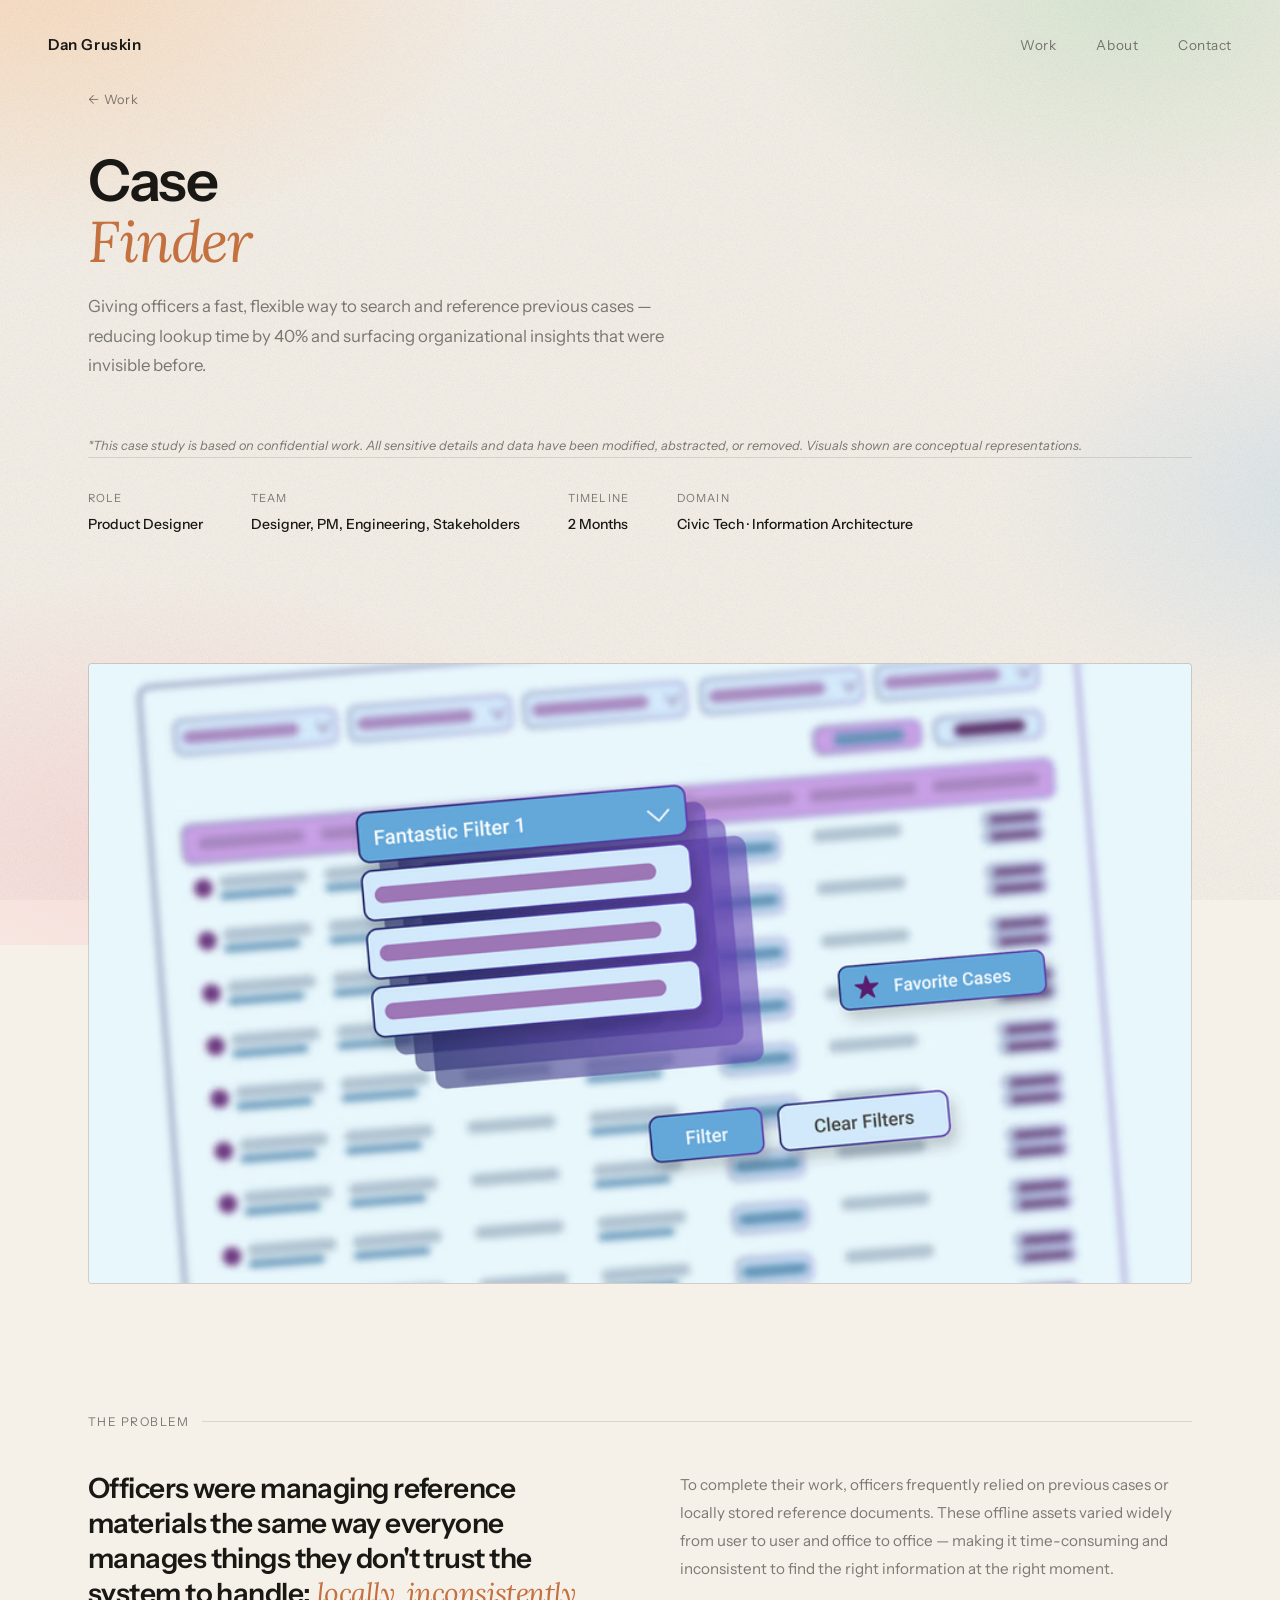
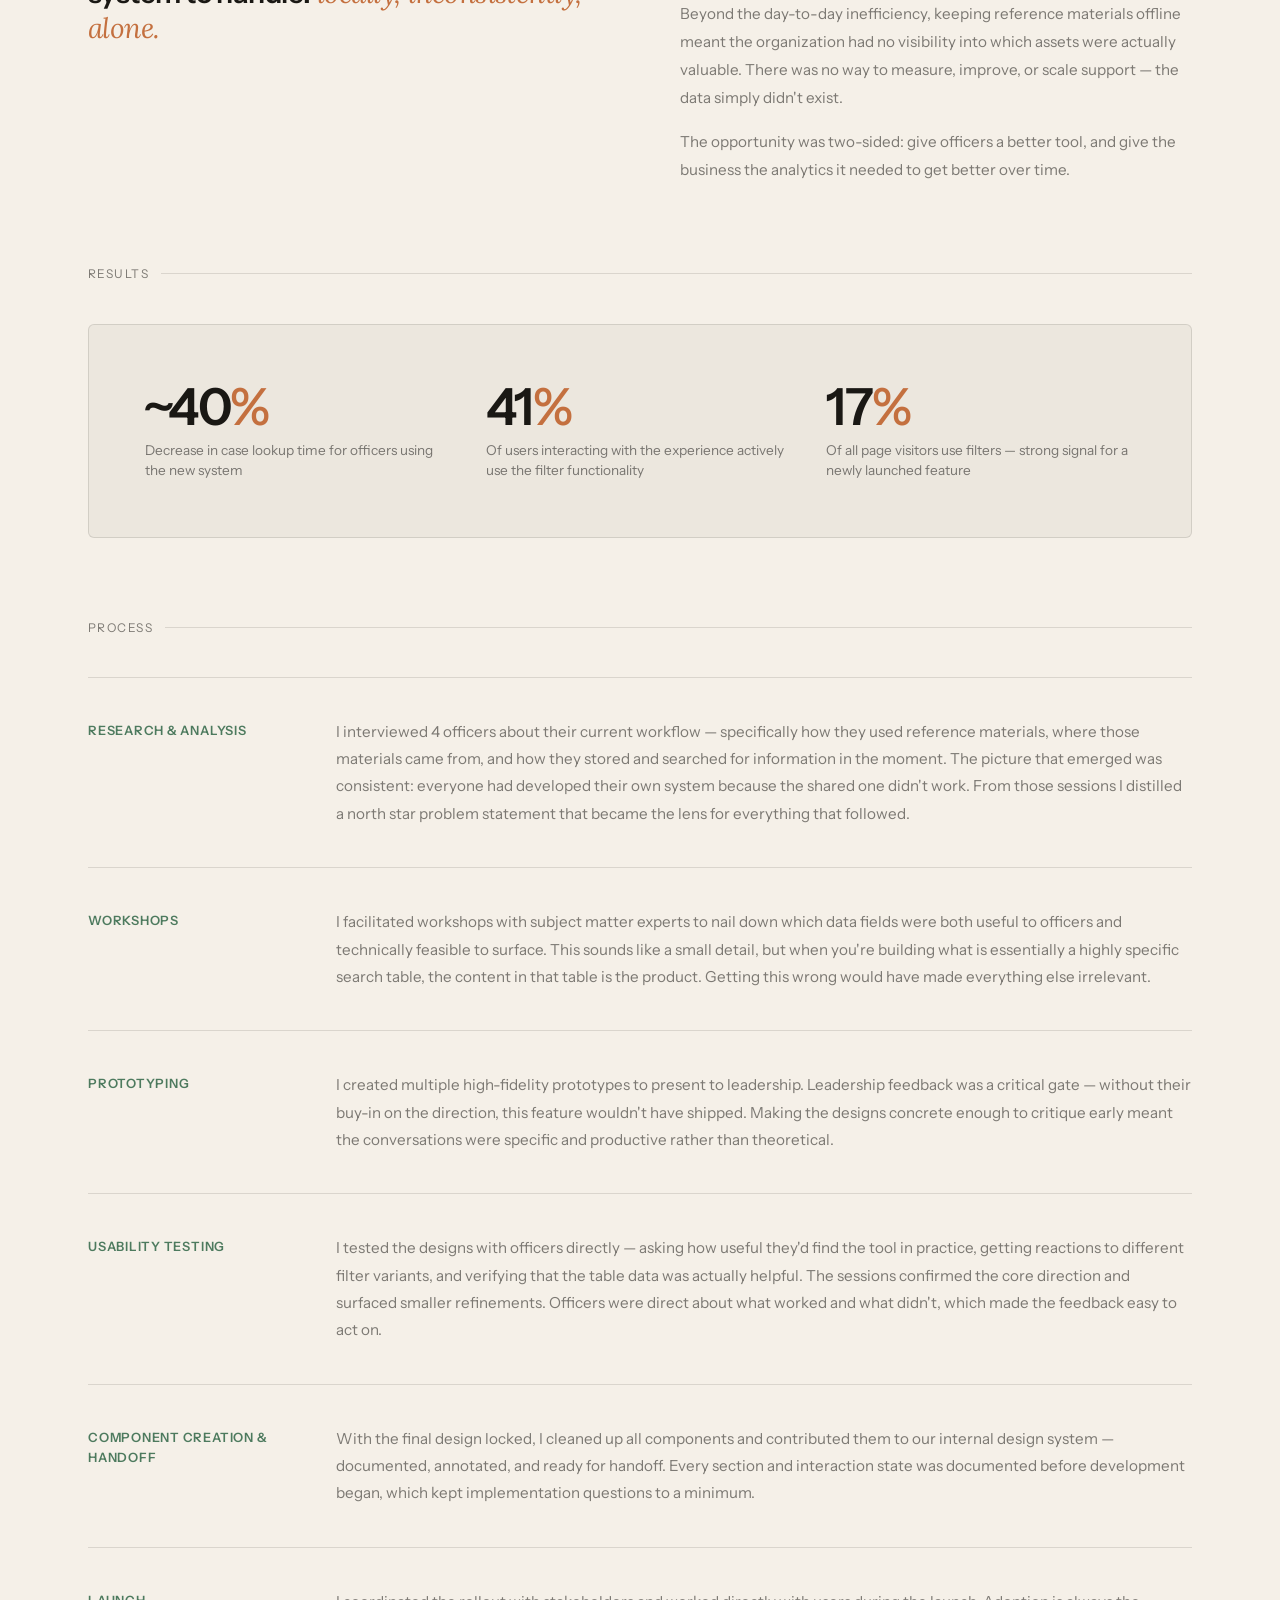
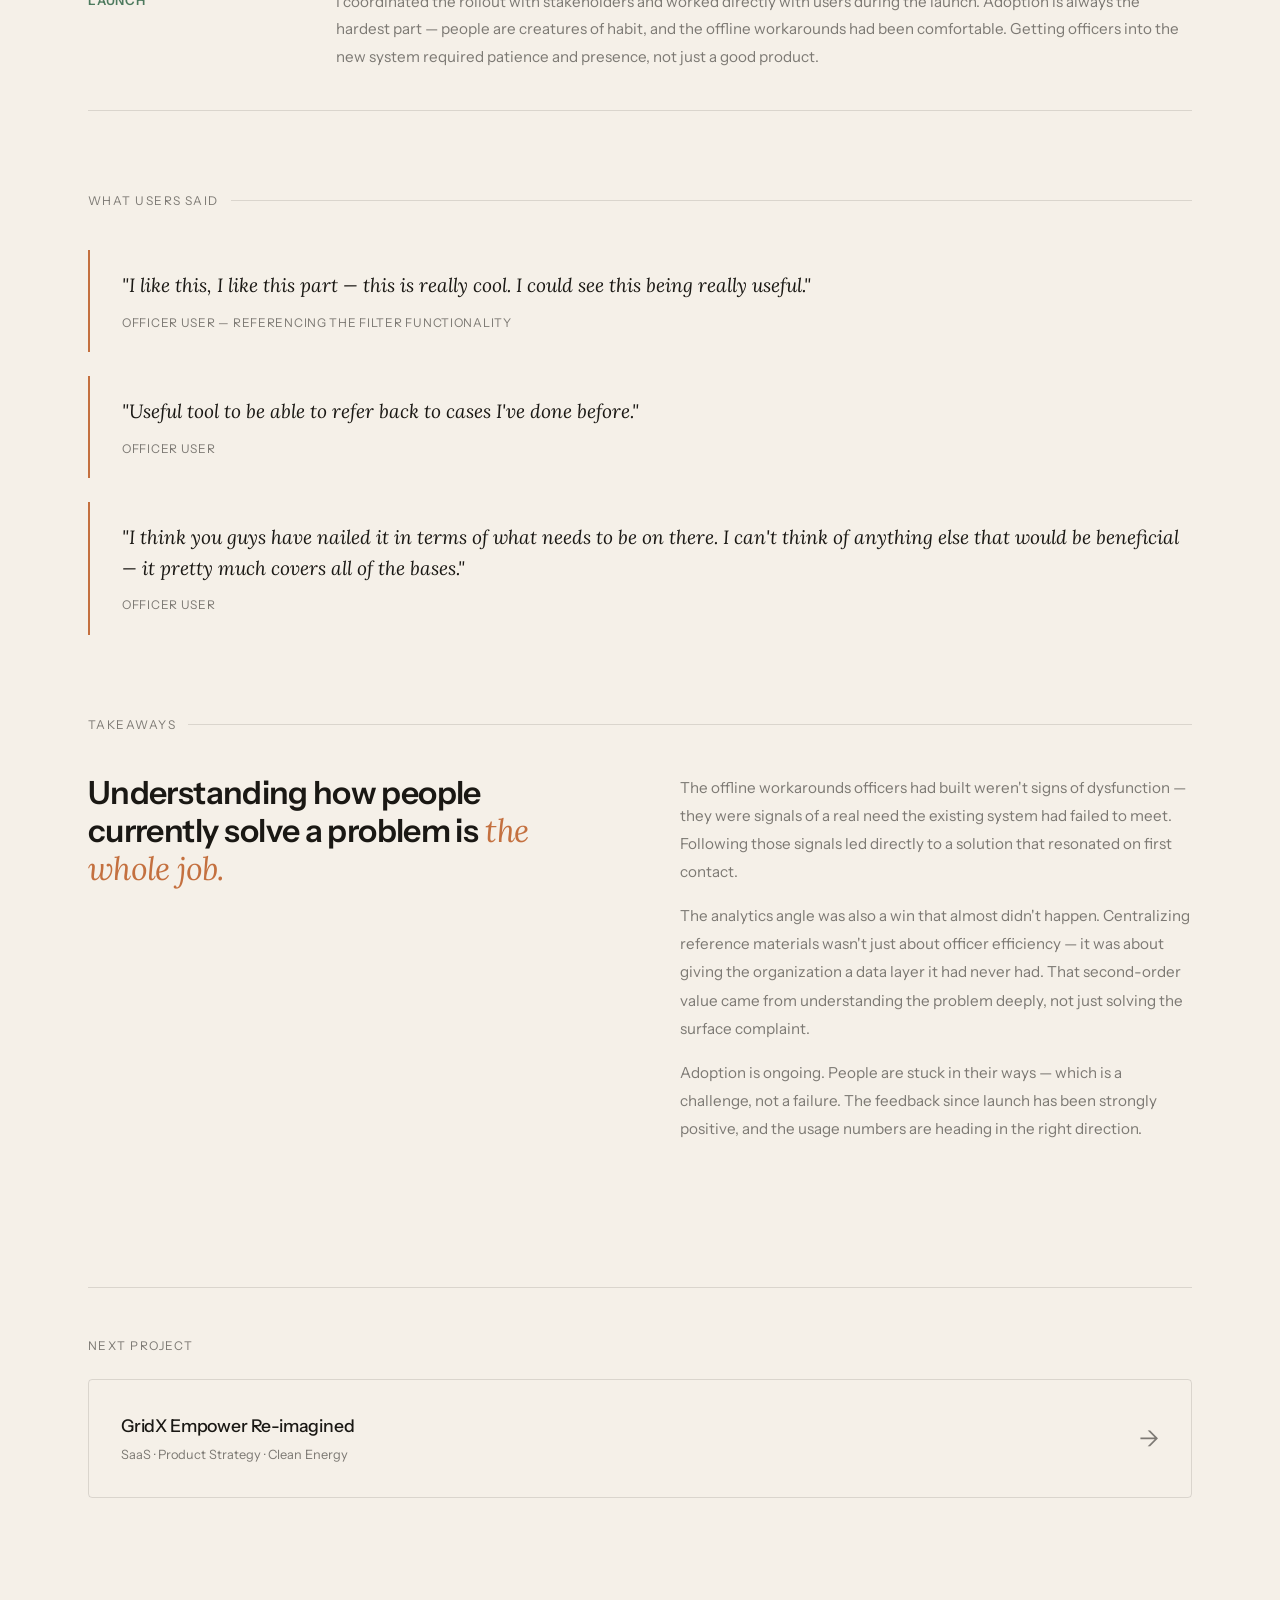
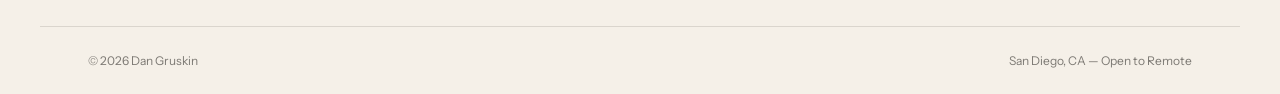
==== case-finder.html @ 85af76eb "Add all 5 remaining case study pages - case-finder.html — Civic Tech search & filter, 40% lookup tim" ====
<!DOCTYPE html>
<html lang="en">
<head>
  <meta charset="UTF-8" />
  <meta name="viewport" content="width=device-width, initial-scale=1.0" />
  <title>Case Finder — Dan Gruskin</title>
  <link rel="preconnect" href="https://fonts.googleapis.com" />
  <link rel="preconnect" href="https://fonts.gstatic.com" crossorigin />
  <link href="https://fonts.googleapis.com/css2?family=Instrument+Sans:wght@400;500;600;700&family=Lora:ital,wght@0,400;0,600;1,400;1,600&display=swap" rel="stylesheet" />
  <link rel="stylesheet" href="case-study.css" />
  <style>
    .cs-confidential {
      font-size: 0.8rem;
      font-style: italic;
      color: var(--muted);
      margin-top: 1rem;
      line-height: 1.6;
    }
  </style>
</head>
<body>

  <div class="bg-gradient"></div>

  <!-- HERO -->
  <section class="cs-hero">
    <a href="index.html#work" class="cs-back">← Work</a>
    <h1 class="cs-title">Case<br><em>Finder</em></h1>
    <p class="cs-summary">Giving officers a fast, flexible way to search and reference previous cases — reducing lookup time by 40% and surfacing organizational insights that were invisible before.</p>
    <p class="cs-confidential">*This case study is based on confidential work. All sensitive details and data have been modified, abstracted, or removed. Visuals shown are conceptual representations.</p>
    <div class="cs-meta-bar">
      <div class="cs-meta-item">
        <span class="cs-meta-label">Role</span>
        <span class="cs-meta-value">Product Designer</span>
      </div>
      <div class="cs-meta-item">
        <span class="cs-meta-label">Team</span>
        <span class="cs-meta-value">Designer, PM, Engineering, Stakeholders</span>
      </div>
      <div class="cs-meta-item">
        <span class="cs-meta-label">Timeline</span>
        <span class="cs-meta-value">2 Months</span>
      </div>
      <div class="cs-meta-item">
        <span class="cs-meta-label">Domain</span>
        <span class="cs-meta-value">Civic Tech · Information Architecture</span>
      </div>
    </div>
  </section>

  <!-- HERO IMAGE -->
  <div class="cs-image-wrap">
    <div class="cs-image">
      <img src="img/thumbnails/case-finder.avif" alt="Case Finder interface" />
    </div>
  </div>

  <!-- PROBLEM -->
  <section class="cs-section">
    <div class="cs-section-label">The Problem</div>
    <div class="cs-problem">
      <div class="cs-problem-statement">
        Officers were managing reference materials the same way everyone manages things they don't trust the system to handle:<em> locally, inconsistently, alone.</em>
      </div>
      <div class="cs-problem-body">
        <p>To complete their work, officers frequently relied on previous cases or locally stored reference documents. These offline assets varied widely from user to user and office to office — making it time-consuming and inconsistent to find the right information at the right moment.</p>
        <p>Beyond the day-to-day inefficiency, keeping reference materials offline meant the organization had no visibility into which assets were actually valuable. There was no way to measure, improve, or scale support — the data simply didn't exist.</p>
        <p>The opportunity was two-sided: give officers a better tool, and give the business the analytics it needed to get better over time.</p>
      </div>
    </div>
  </section>

  <!-- RESULTS -->
  <section class="cs-section">
    <div class="cs-section-label">Results</div>
    <div class="cs-results">
      <div class="cs-stat">
        <div class="cs-stat-number">~40<span>%</span></div>
        <div class="cs-stat-label">Decrease in case lookup time for officers using the new system</div>
      </div>
      <div class="cs-stat">
        <div class="cs-stat-number">41<span>%</span></div>
        <div class="cs-stat-label">Of users interacting with the experience actively use the filter functionality</div>
      </div>
      <div class="cs-stat">
        <div class="cs-stat-number">17<span>%</span></div>
        <div class="cs-stat-label">Of all page visitors use filters — strong signal for a newly launched feature</div>
      </div>
    </div>
  </section>

  <!-- PROCESS -->
  <section class="cs-section">
    <div class="cs-section-label">Process</div>
    <div class="cs-process-stack">
      <div class="cs-process-phase">
        <div class="cs-phase-label">Research &amp; Analysis</div>
        <div class="cs-phase-body">
          I interviewed 4 officers about their current workflow — specifically how they used reference materials, where those materials came from, and how they stored and searched for information in the moment. The picture that emerged was consistent: everyone had developed their own system because the shared one didn't work. From those sessions I distilled a north star problem statement that became the lens for everything that followed.
        </div>
      </div>
      <div class="cs-process-phase">
        <div class="cs-phase-label">Workshops</div>
        <div class="cs-phase-body">
          I facilitated workshops with subject matter experts to nail down which data fields were both useful to officers and technically feasible to surface. This sounds like a small detail, but when you're building what is essentially a highly specific search table, the content in that table is the product. Getting this wrong would have made everything else irrelevant.
        </div>
      </div>
      <div class="cs-process-phase">
        <div class="cs-phase-label">Prototyping</div>
        <div class="cs-phase-body">
          I created multiple high-fidelity prototypes to present to leadership. Leadership feedback was a critical gate — without their buy-in on the direction, this feature wouldn't have shipped. Making the designs concrete enough to critique early meant the conversations were specific and productive rather than theoretical.
        </div>
      </div>
      <div class="cs-process-phase">
        <div class="cs-phase-label">Usability Testing</div>
        <div class="cs-phase-body">
          I tested the designs with officers directly — asking how useful they'd find the tool in practice, getting reactions to different filter variants, and verifying that the table data was actually helpful. The sessions confirmed the core direction and surfaced smaller refinements. Officers were direct about what worked and what didn't, which made the feedback easy to act on.
        </div>
      </div>
      <div class="cs-process-phase">
        <div class="cs-phase-label">Component Creation &amp; Handoff</div>
        <div class="cs-phase-body">
          With the final design locked, I cleaned up all components and contributed them to our internal design system — documented, annotated, and ready for handoff. Every section and interaction state was documented before development began, which kept implementation questions to a minimum.
        </div>
      </div>
      <div class="cs-process-phase">
        <div class="cs-phase-label">Launch</div>
        <div class="cs-phase-body">
          I coordinated the rollout with stakeholders and worked directly with users during the launch. Adoption is always the hardest part — people are creatures of habit, and the offline workarounds had been comfortable. Getting officers into the new system required patience and presence, not just a good product.
        </div>
      </div>
    </div>
  </section>

  <!-- USER QUOTES -->
  <section class="cs-section">
    <div class="cs-section-label">What Users Said</div>
    <div class="cs-quotes">
      <div class="cs-quote">
        <div class="cs-quote-text">"I like this, I like this part — this is really cool. I could see this being really useful."</div>
        <div class="cs-quote-attr">Officer User — referencing the filter functionality</div>
      </div>
      <div class="cs-quote">
        <div class="cs-quote-text">"Useful tool to be able to refer back to cases I've done before."</div>
        <div class="cs-quote-attr">Officer User</div>
      </div>
      <div class="cs-quote">
        <div class="cs-quote-text">"I think you guys have nailed it in terms of what needs to be on there. I can't think of anything else that would be beneficial — it pretty much covers all of the bases."</div>
        <div class="cs-quote-attr">Officer User</div>
      </div>
    </div>
  </section>

  <!-- CONCLUSION -->
  <section class="cs-section">
    <div class="cs-section-label">Takeaways</div>
    <div class="cs-conclusion">
      <div class="cs-conclusion-heading">
        Understanding how people currently solve a problem is<em> the whole job.</em>
      </div>
      <div class="cs-conclusion-body">
        <p>The offline workarounds officers had built weren't signs of dysfunction — they were signals of a real need the existing system had failed to meet. Following those signals led directly to a solution that resonated on first contact.</p>
        <p>The analytics angle was also a win that almost didn't happen. Centralizing reference materials wasn't just about officer efficiency — it was about giving the organization a data layer it had never had. That second-order value came from understanding the problem deeply, not just solving the surface complaint.</p>
        <p>Adoption is ongoing. People are stuck in their ways — which is a challenge, not a failure. The feedback since launch has been strongly positive, and the usage numbers are heading in the right direction.</p>
      </div>
    </div>
  </section>

  <!-- NEXT PROJECT -->
  <div class="cs-next">
    <div class="cs-next-inner">
      <div class="cs-next-label">Next Project</div>
      <a href="empower.html" class="cs-next-card">
        <div>
          <div class="cs-next-card-title">GridX Empower Re-imagined</div>
          <div class="cs-next-card-sub">SaaS · Product Strategy · Clean Energy</div>
        </div>
        <div class="cs-next-arrow">→</div>
      </a>
    </div>
  </div>

  <script src="case-study.js"></script>
</body>
</html>
---- case-study.css ----
/* ============================================================
   CASE STUDY SHARED STYLESHEET
   Shared by all case study pages. Edit once, updates everywhere.
   ============================================================ */

:root {
  --bg: #f5f0e8;
  --fg: #1a1814;
  --muted: rgba(26,24,20,0.55);
  --faint: rgba(26,24,20,0.04);
  --accent: #c4703f;
  --accent2: #4d7a5e;
  --border: rgba(26,24,20,0.12);
}

*, *::before, *::after { box-sizing: border-box; margin: 0; padding: 0; }
html { scroll-behavior: smooth; }

body {
  background: var(--bg);
  color: var(--fg);
  font-family: 'Instrument Sans', sans-serif;
  font-weight: 400;
  line-height: 1.6;
  overflow-x: hidden;
}

/* GRAIN OVERLAY */
body::before {
  content: '';
  position: fixed;
  inset: 0;
  z-index: 1;
  pointer-events: none;
  opacity: 0.18;
  background-image: url("data:image/svg+xml,%3Csvg viewBox='0 0 256 256' xmlns='http://www.w3.org/2000/svg'%3E%3Cfilter id='noise'%3E%3CfeTurbulence type='fractalNoise' baseFrequency='0.9' numOctaves='4' stitchTiles='stitch'/%3E%3C/filter%3E%3Crect width='100%25' height='100%25' filter='url(%23noise)' opacity='1'/%3E%3C/svg%3E");
  background-size: 180px 180px;
  mix-blend-mode: multiply;
}

/* GRADIENT BG */
.bg-gradient {
  position: fixed;
  inset: 0;
  z-index: 0;
  pointer-events: none;
  background:
    radial-gradient(ellipse 65% 55% at 5% 0%,   rgba(255, 195, 140, 0.45) 0%, transparent 55%),
    radial-gradient(ellipse 55% 45% at 85% 5%,  rgba(180, 220, 185, 0.4) 0%, transparent 50%),
    radial-gradient(ellipse 50% 45% at 100% 55%, rgba(160, 205, 240, 0.3) 0%, transparent 50%),
    radial-gradient(ellipse 60% 50% at 15% 90%, rgba(255, 175, 185, 0.3) 0%, transparent 55%),
    radial-gradient(ellipse 55% 45% at 60% 100%,rgba(200, 180, 240, 0.25) 0%, transparent 50%),
    #f5f0e8;
}

nav, section, footer, .cs-next, .cs-hero, .cs-image-wrap {
  position: relative;
  z-index: 2;
}

/* ============================================================
   NAV
   ============================================================ */
nav {
  display: flex;
  justify-content: space-between;
  align-items: center;
  padding: 2rem 3rem;
}
.nav-logo {
  font-weight: 600;
  font-size: 0.95rem;
  letter-spacing: 0.04em;
  color: var(--fg);
  text-decoration: none;
}
.nav-links {
  display: flex;
  gap: 2.5rem;
  list-style: none;
}
.nav-links a {
  color: var(--muted);
  text-decoration: none;
  font-size: 0.85rem;
  letter-spacing: 0.04em;
  transition: color 0.2s;
}
.nav-links a:hover { color: var(--fg); }

/* ============================================================
   FOOTER
   ============================================================ */
footer {
  padding: 1.5rem 3rem;
  border-top: 1px solid var(--border);
  display: flex;
  justify-content: space-between;
  align-items: center;
  max-width: 1200px;
  margin: 0 auto;
}
footer p { font-size: 0.75rem; color: var(--muted); }

/* ============================================================
   ANIMATIONS
   ============================================================ */
@keyframes fadeUp {
  from { opacity: 0; transform: translateY(18px); }
  to   { opacity: 1; transform: translateY(0); }
}

/* ============================================================
   CASE STUDY HERO
   ============================================================ */
.cs-hero {
  min-height: 38vh;
  display: flex;
  flex-direction: column;
  justify-content: flex-end;
  padding: 0 3rem 5rem;
  max-width: 1200px;
  margin: 0 auto;
}

.cs-back {
  font-size: 0.8rem;
  letter-spacing: 0.06em;
  color: var(--muted);
  text-decoration: none;
  display: inline-flex;
  align-items: center;
  gap: 0.5rem;
  margin-bottom: 2.5rem;
  transition: color 0.2s;
  opacity: 0;
  animation: fadeUp 0.5s ease 0.1s forwards;
}
.cs-back:hover { color: var(--fg); }

.cs-title {
  font-family: 'Instrument Sans', sans-serif;
  font-size: clamp(2rem, 4.5vw, 4rem);
  font-weight: 600;
  line-height: 1.06;
  letter-spacing: -0.025em;
  margin-bottom: 1.25rem;
  opacity: 0;
  animation: fadeUp 0.6s ease 0.2s forwards;
}
.cs-title em {
  font-family: 'Lora', serif;
  font-style: italic;
  font-weight: 400;
  color: var(--accent);
}

.cs-summary {
  font-size: 1.05rem;
  line-height: 1.75;
  color: var(--muted);
  max-width: 600px;
  margin-bottom: 2.5rem;
  opacity: 0;
  animation: fadeUp 0.6s ease 0.3s forwards;
}

.cs-meta-bar {
  display: flex;
  gap: 3rem;
  padding-top: 2rem;
  border-top: 1px solid var(--border);
  opacity: 0;
  animation: fadeUp 0.6s ease 0.4s forwards;
}
.cs-meta-item { display: flex; flex-direction: column; gap: 0.3rem; }
.cs-meta-label {
  font-size: 0.7rem;
  letter-spacing: 0.1em;
  text-transform: uppercase;
  color: var(--muted);
}
.cs-meta-value {
  font-size: 0.875rem;
  font-weight: 500;
  color: var(--fg);
}

/* ============================================================
   HERO IMAGE
   ============================================================ */
.cs-image-wrap {
  max-width: 1200px;
  margin: 0 auto;
  padding: 0 3rem;
}

.cs-image {
  width: 100%;
  aspect-ratio: 16 / 9;
  border-radius: 4px;
  background: var(--faint);
  border: 1px solid var(--border);
  overflow: hidden;
  margin: 3rem 0;
}
.cs-image img {
  width: 100%;
  height: 100%;
  object-fit: cover;
  display: block;
}

/* ============================================================
   CONTENT SECTIONS
   ============================================================ */
.cs-section {
  padding: 5rem 3rem;
  max-width: 1200px;
  margin: 0 auto;
}
.cs-section + .cs-section {
  padding-top: 0;
}

.cs-section-label {
  font-size: 0.75rem;
  letter-spacing: 0.12em;
  text-transform: uppercase;
  color: var(--muted);
  margin-bottom: 2.5rem;
  display: flex;
  align-items: center;
  gap: 0.75rem;
}
.cs-section-label::after {
  content: '';
  flex: 1;
  height: 1px;
  background: var(--border);
}

/* PROBLEM */
.cs-problem {
  display: grid;
  grid-template-columns: 1fr 1fr;
  gap: 5rem;
  align-items: start;
}
.cs-problem-statement {
  font-size: clamp(1.3rem, 2.2vw, 1.75rem);
  font-weight: 600;
  line-height: 1.25;
  letter-spacing: -0.02em;
}
.cs-problem-statement em {
  font-family: 'Lora', serif;
  font-style: italic;
  font-weight: 400;
  color: var(--accent);
}
.cs-problem-body {
  font-size: 0.95rem;
  line-height: 1.85;
  color: var(--muted);
}
.cs-problem-body p + p { margin-top: 1rem; }

/* RESULTS */
.cs-results {
  background: var(--faint);
  border: 1px solid var(--border);
  border-radius: 6px;
  padding: 3.5rem;
  display: grid;
  grid-template-columns: repeat(3, 1fr);
  gap: 2rem;
}
.cs-stat-number {
  font-size: clamp(2.5rem, 4vw, 3.5rem);
  font-weight: 600;
  letter-spacing: -0.03em;
  color: var(--fg);
  line-height: 1;
  margin-bottom: 0.5rem;
}
.cs-stat-number span { color: var(--accent); }
.cs-stat-label {
  font-size: 0.85rem;
  color: var(--muted);
  line-height: 1.5;
}

/* PROCESS */
.cs-process-stack {
  display: flex;
  flex-direction: column;
  gap: 0;
}
.cs-process-phase {
  display: grid;
  grid-template-columns: 200px 1fr;
  gap: 3rem;
  padding: 2.5rem 0;
  border-bottom: 1px solid var(--border);
  align-items: start;
}
.cs-process-phase:first-child { border-top: 1px solid var(--border); }
.cs-phase-label {
  font-size: 0.8rem;
  font-weight: 600;
  letter-spacing: 0.06em;
  text-transform: uppercase;
  color: var(--accent2);
  padding-top: 0.2rem;
}
.cs-phase-body {
  font-size: 0.95rem;
  line-height: 1.8;
  color: var(--muted);
}
.cs-phase-body strong {
  color: var(--fg);
  font-weight: 500;
}

/* INLINE IMAGES within sections */
.cs-inline-image {
  width: 100%;
  border-radius: 4px;
  border: 1px solid var(--border);
  overflow: hidden;
  margin: 2rem 0;
}
.cs-inline-image img {
  width: 100%;
  display: block;
}

/* QUOTES */
.cs-quotes {
  display: flex;
  flex-direction: column;
  gap: 1.5rem;
}
.cs-quote {
  border-left: 2px solid var(--accent);
  padding: 1.25rem 0 1.25rem 2rem;
}
.cs-quote-text {
  font-family: 'Lora', serif;
  font-style: italic;
  font-size: clamp(1rem, 1.5vw, 1.2rem);
  line-height: 1.6;
  color: var(--fg);
  margin-bottom: 0.75rem;
}
.cs-quote-attr {
  font-size: 0.75rem;
  letter-spacing: 0.06em;
  text-transform: uppercase;
  color: var(--muted);
}

/* CONCLUSION */
.cs-conclusion {
  display: grid;
  grid-template-columns: 1fr 1fr;
  gap: 5rem;
  align-items: start;
}
.cs-conclusion-heading {
  font-size: clamp(1.5rem, 2.5vw, 2.2rem);
  font-weight: 600;
  line-height: 1.2;
  letter-spacing: -0.02em;
}
.cs-conclusion-heading em {
  font-family: 'Lora', serif;
  font-style: italic;
  font-weight: 400;
  color: var(--accent);
}
.cs-conclusion-body {
  font-size: 0.95rem;
  line-height: 1.85;
  color: var(--muted);
}
.cs-conclusion-body p + p { margin-top: 1rem; }

/* NEXT PROJECT */
.cs-next {
  padding: 4rem 3rem 8rem;
  max-width: 1200px;
  margin: 0 auto;
}
.cs-next-inner {
  border-top: 1px solid var(--border);
  padding-top: 3rem;
}
.cs-next-label {
  font-size: 0.75rem;
  letter-spacing: 0.12em;
  text-transform: uppercase;
  color: var(--muted);
  margin-bottom: 1.5rem;
}
.cs-next-card {
  display: flex;
  justify-content: space-between;
  align-items: center;
  text-decoration: none;
  color: var(--fg);
  padding: 2rem;
  border: 1px solid var(--border);
  border-radius: 4px;
  transition: border-color 0.2s, background 0.2s;
}
.cs-next-card:hover {
  border-color: rgba(26,24,20,0.25);
  background: var(--faint);
}
.cs-next-card-title {
  font-size: 1.1rem;
  font-weight: 500;
  letter-spacing: -0.01em;
}
.cs-next-card-sub {
  font-size: 0.8rem;
  color: var(--muted);
  margin-top: 0.25rem;
}
.cs-next-arrow {
  font-size: 1.5rem;
  color: var(--muted);
  transition: transform 0.2s, color 0.2s;
}
.cs-next-card:hover .cs-next-arrow {
  transform: translateX(4px);
  color: var(--fg);
}

/* ============================================================
   RESPONSIVE
   ============================================================ */
@media (max-width: 860px) {
  nav { padding: 1.5rem; }
  .cs-hero { padding: 0 1.5rem 4rem; }
  .cs-meta-bar { flex-wrap: wrap; gap: 1.5rem; }
  .cs-image-wrap { padding: 0 1.5rem; }
  .cs-section { padding: 4rem 1.5rem; }
  .cs-problem { grid-template-columns: 1fr; gap: 2rem; }
  .cs-results { grid-template-columns: 1fr; padding: 2rem; gap: 1.5rem; }
  .cs-process-phase { grid-template-columns: 1fr; gap: 0.75rem; }
  .cs-conclusion { grid-template-columns: 1fr; gap: 2rem; }
  .cs-next { padding: 3rem 1.5rem 6rem; }
  footer { padding: 1.5rem; flex-direction: column; gap: 0.5rem; text-align: center; }
}
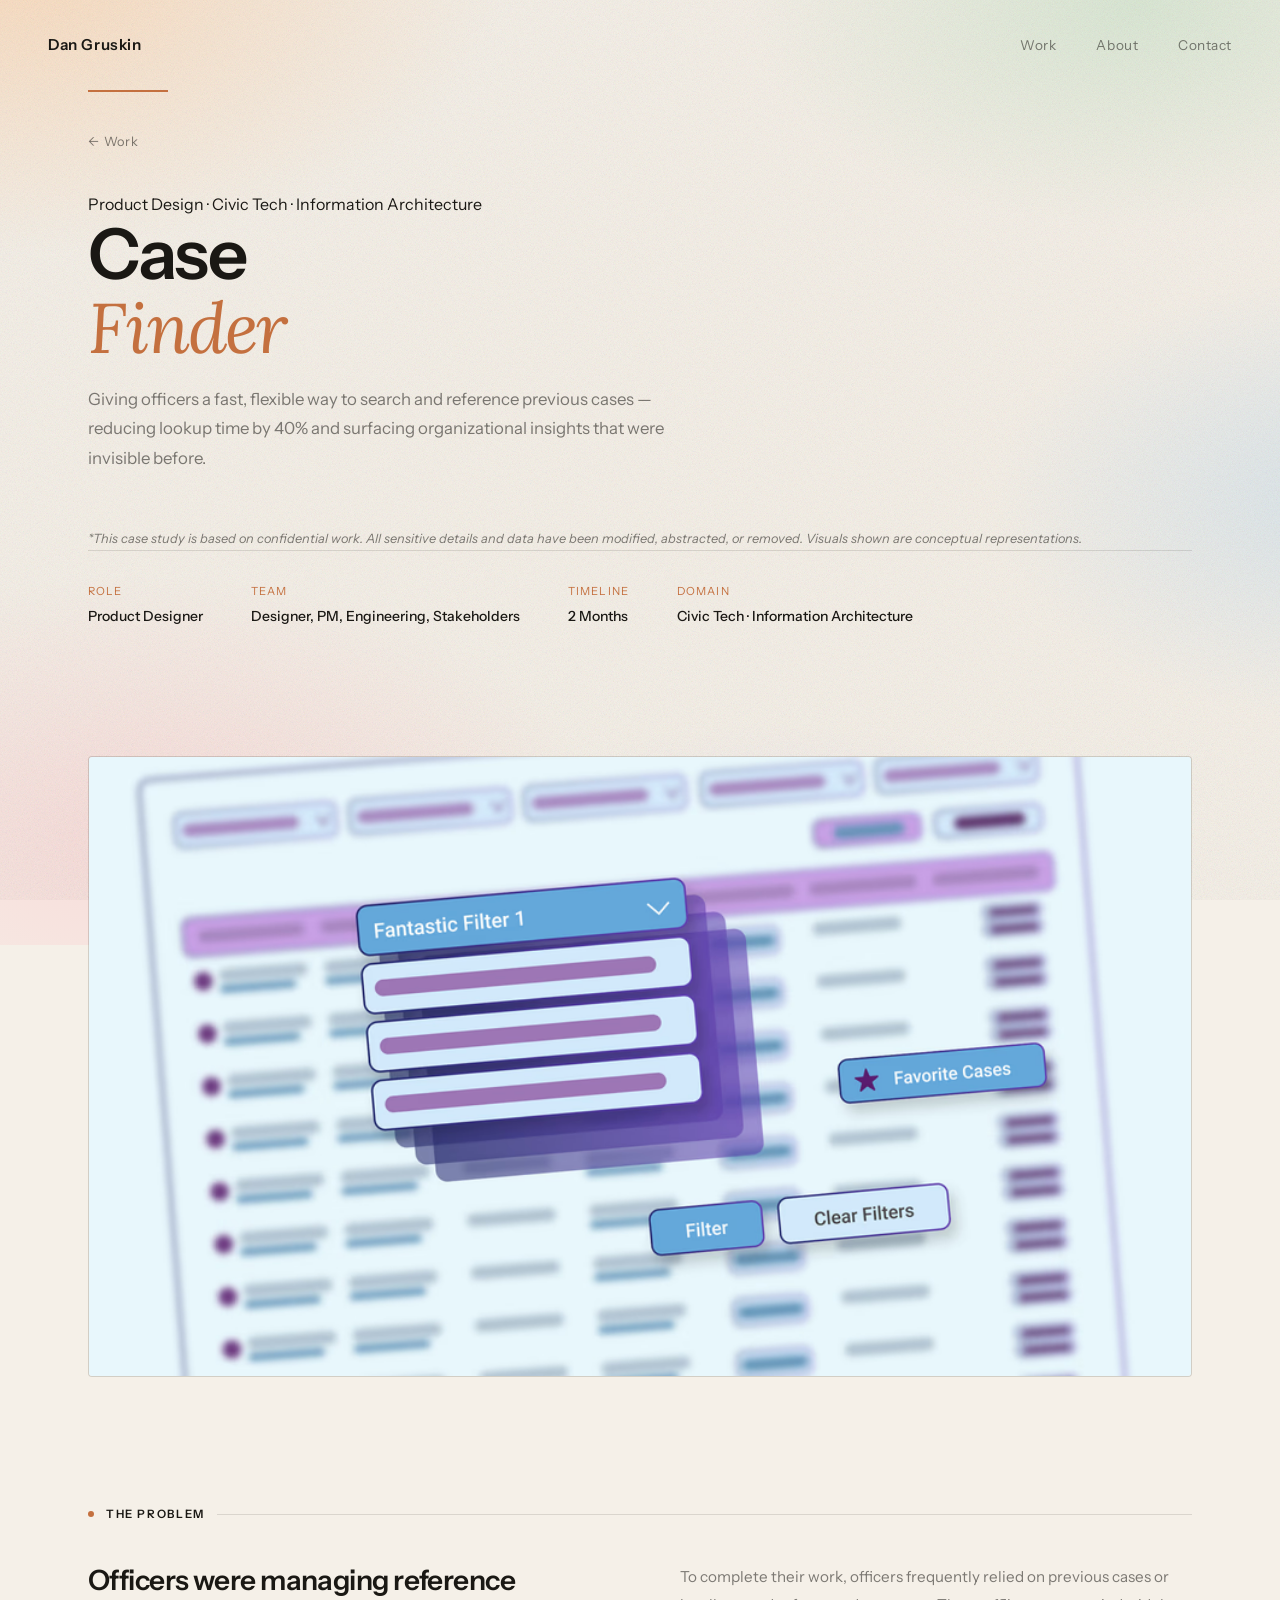
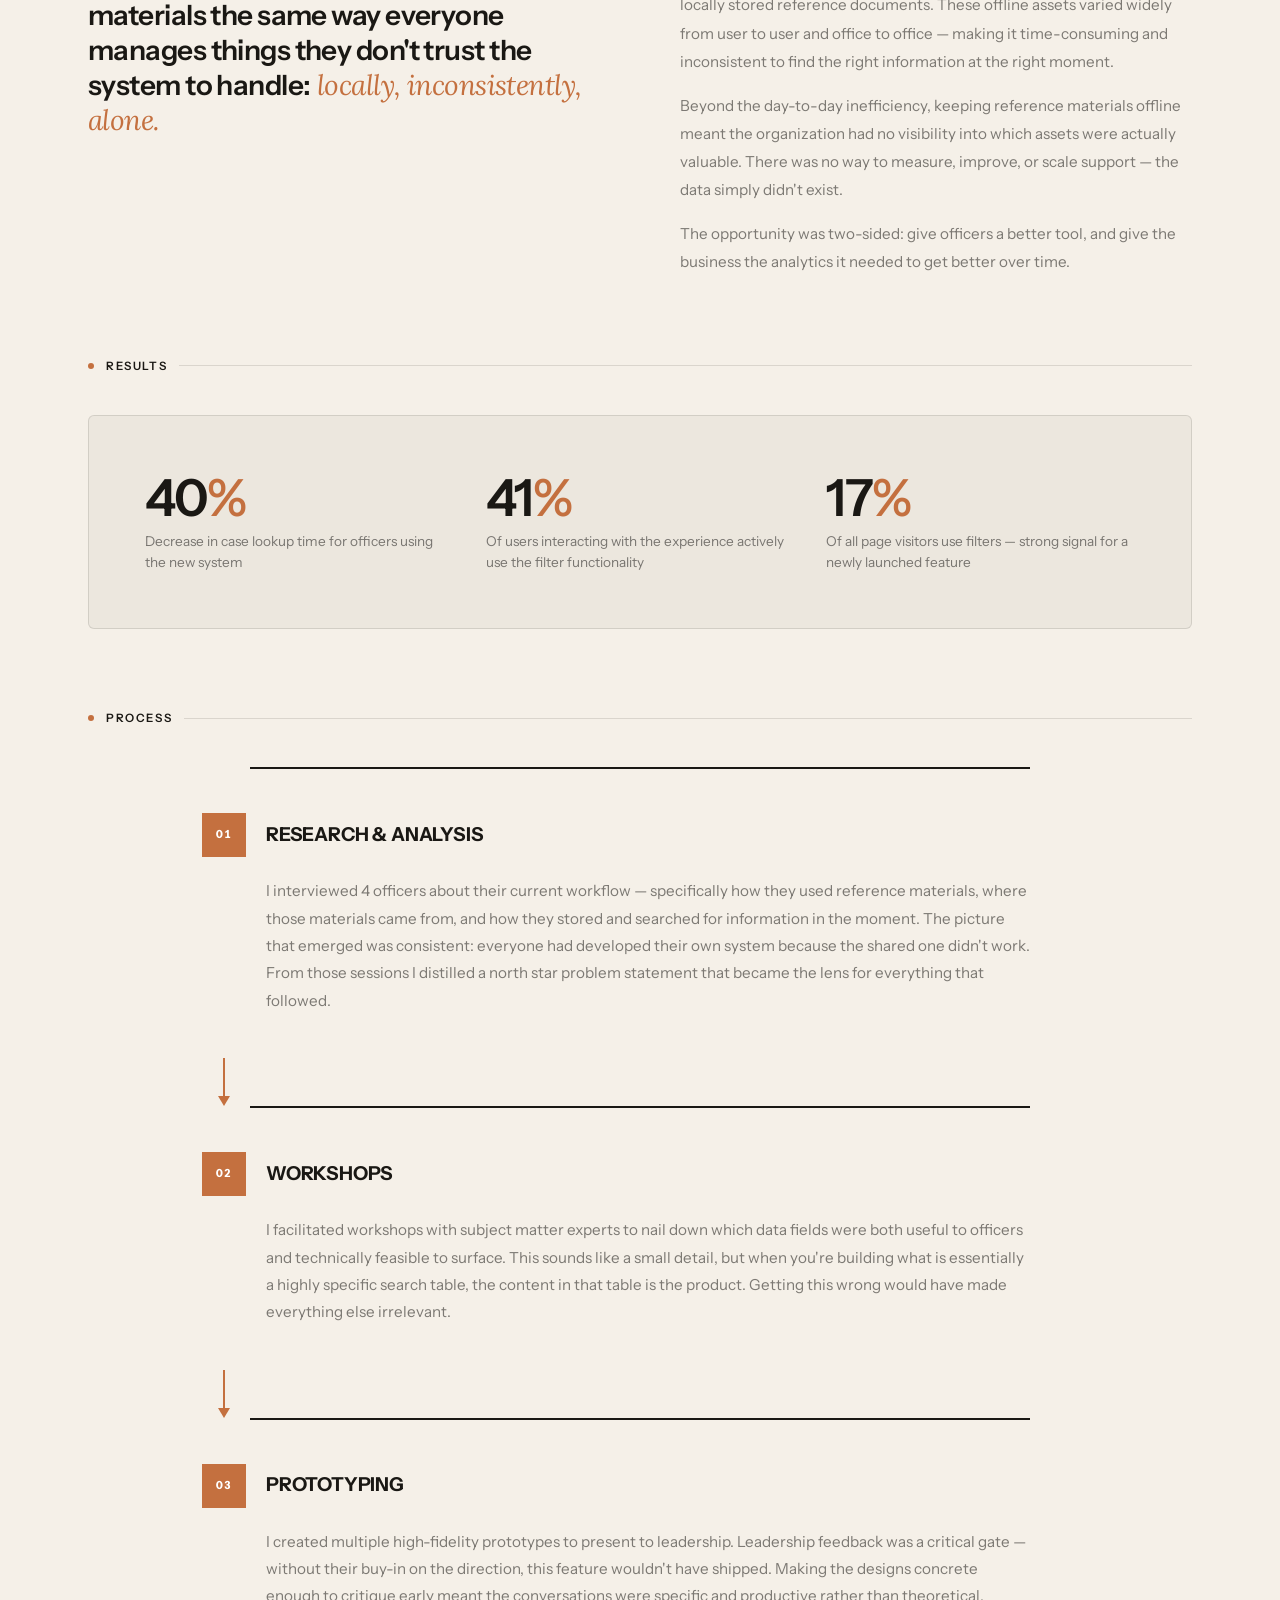
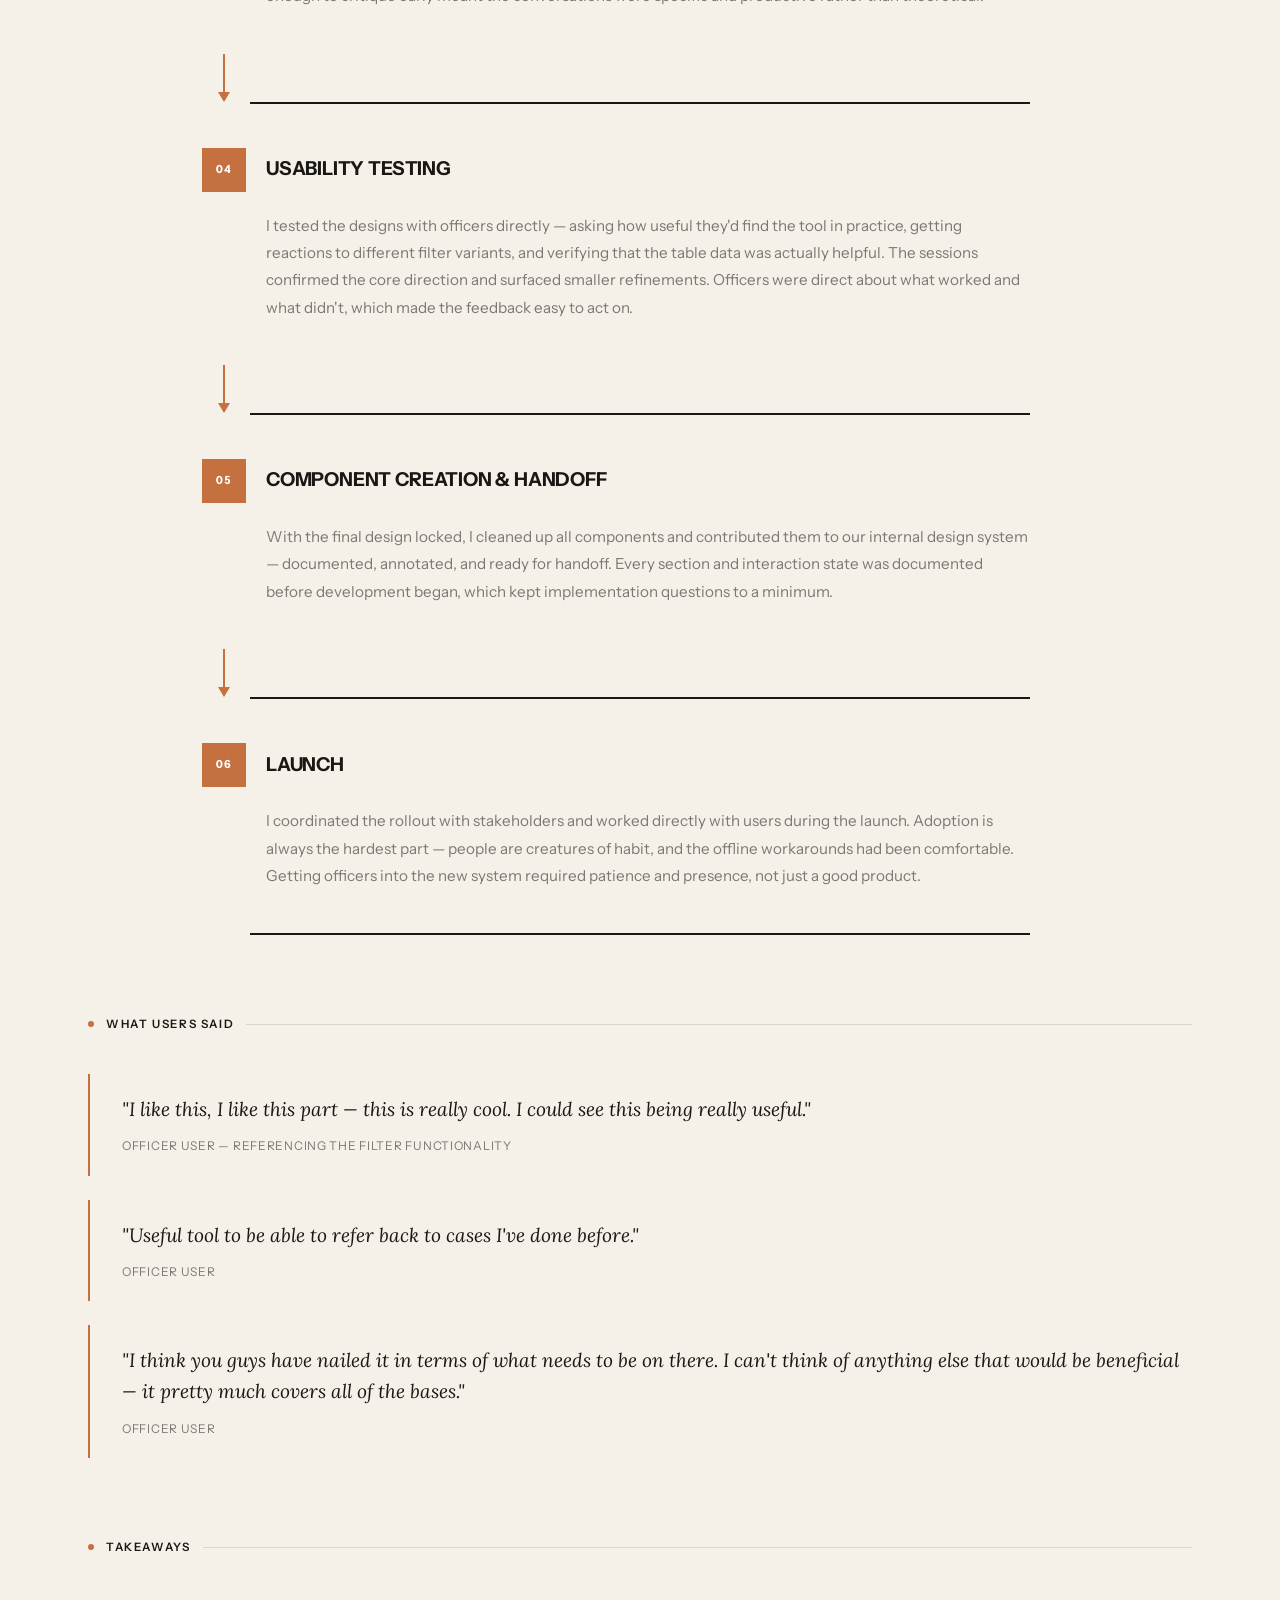
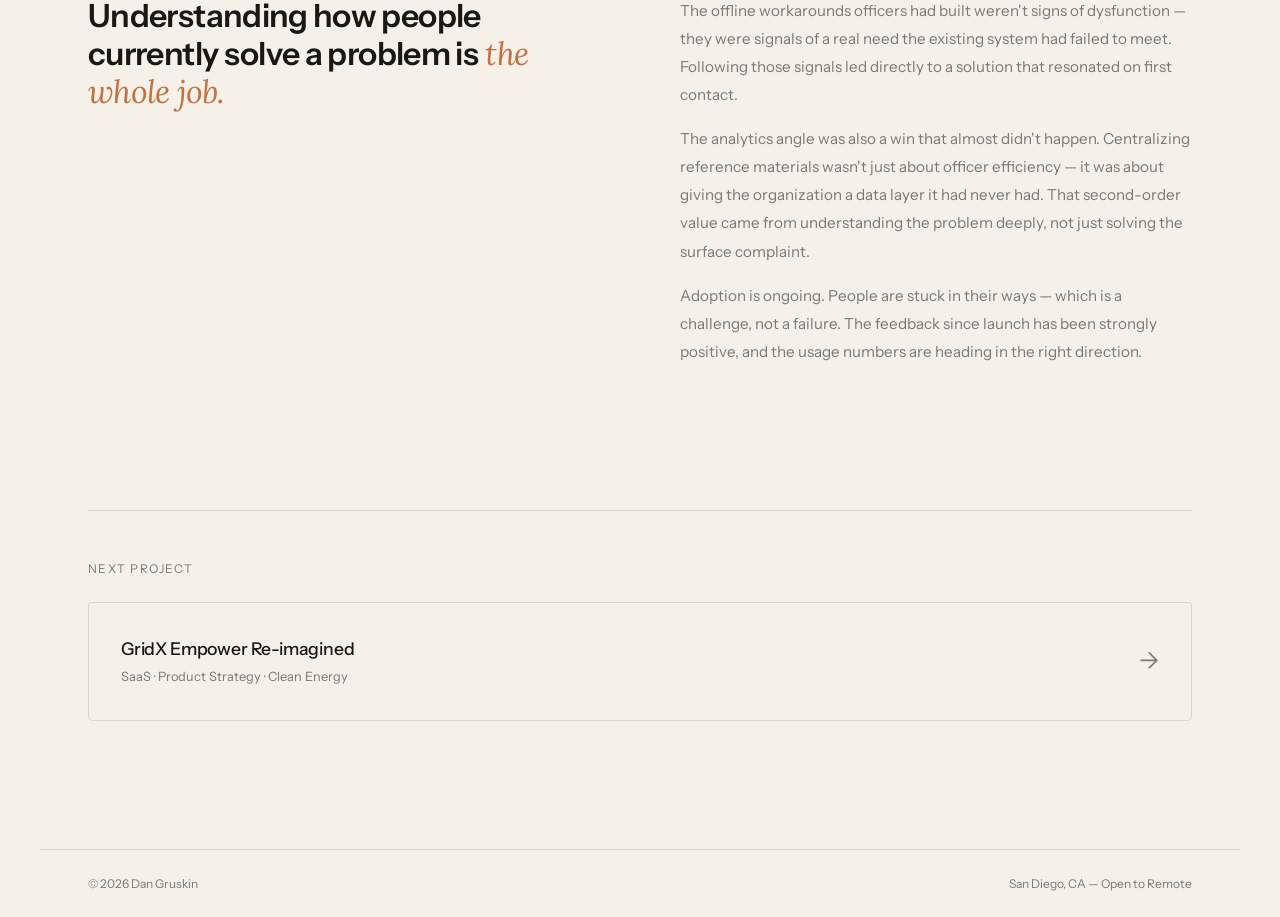
==== commit b3bc8a58: "Apply Bauhaus process section and hero elements to all case study pages Co-Authored-By: Claude Sonne" ====
--- a/case-finder.html
+++ b/case-finder.html
@@ -20,11 +20,20 @@
 </head>
 <body>
 
+  <div class="scroll-progress" id="scroll-progress"></div>
   <div class="bg-gradient"></div>
 
   <!-- HERO -->
   <section class="cs-hero">
+    <div class="cs-hero-accent-line"></div>
     <a href="index.html#work" class="cs-back">← Work</a>
+    <div class="cs-hero-tag">
+      <span>Product Design</span>
+      <span class="cs-hero-tag-sep">·</span>
+      <span>Civic Tech</span>
+      <span class="cs-hero-tag-sep">·</span>
+      <span>Information Architecture</span>
+    </div>
     <h1 class="cs-title">Case<br><em>Finder</em></h1>
     <p class="cs-summary">Giving officers a fast, flexible way to search and reference previous cases — reducing lookup time by 40% and surfacing organizational insights that were invisible before.</p>
     <p class="cs-confidential">*This case study is based on confidential work. All sensitive details and data have been modified, abstracted, or removed. Visuals shown are conceptual representations.</p>
@@ -93,42 +102,77 @@
   <section class="cs-section">
     <div class="cs-section-label">Process</div>
     <div class="cs-process-stack">
-      <div class="cs-process-phase">
-        <div class="cs-phase-label">Research &amp; Analysis</div>
+
+      <div class="cs-process-phase">
+        <div class="cs-phase-header">
+          <div class="cs-phase-num-block" aria-hidden="true">01</div>
+          <div class="cs-phase-label">Research &amp; Analysis</div>
+        </div>
         <div class="cs-phase-body">
           I interviewed 4 officers about their current workflow — specifically how they used reference materials, where those materials came from, and how they stored and searched for information in the moment. The picture that emerged was consistent: everyone had developed their own system because the shared one didn't work. From those sessions I distilled a north star problem statement that became the lens for everything that followed.
         </div>
       </div>
-      <div class="cs-process-phase">
-        <div class="cs-phase-label">Workshops</div>
+
+      <div class="cs-phase-connector" aria-hidden="true"></div>
+
+      <div class="cs-process-phase">
+        <div class="cs-phase-header">
+          <div class="cs-phase-num-block" aria-hidden="true">02</div>
+          <div class="cs-phase-label">Workshops</div>
+        </div>
         <div class="cs-phase-body">
           I facilitated workshops with subject matter experts to nail down which data fields were both useful to officers and technically feasible to surface. This sounds like a small detail, but when you're building what is essentially a highly specific search table, the content in that table is the product. Getting this wrong would have made everything else irrelevant.
         </div>
       </div>
-      <div class="cs-process-phase">
-        <div class="cs-phase-label">Prototyping</div>
+
+      <div class="cs-phase-connector" aria-hidden="true"></div>
+
+      <div class="cs-process-phase">
+        <div class="cs-phase-header">
+          <div class="cs-phase-num-block" aria-hidden="true">03</div>
+          <div class="cs-phase-label">Prototyping</div>
+        </div>
         <div class="cs-phase-body">
           I created multiple high-fidelity prototypes to present to leadership. Leadership feedback was a critical gate — without their buy-in on the direction, this feature wouldn't have shipped. Making the designs concrete enough to critique early meant the conversations were specific and productive rather than theoretical.
         </div>
       </div>
-      <div class="cs-process-phase">
-        <div class="cs-phase-label">Usability Testing</div>
+
+      <div class="cs-phase-connector" aria-hidden="true"></div>
+
+      <div class="cs-process-phase">
+        <div class="cs-phase-header">
+          <div class="cs-phase-num-block" aria-hidden="true">04</div>
+          <div class="cs-phase-label">Usability Testing</div>
+        </div>
         <div class="cs-phase-body">
           I tested the designs with officers directly — asking how useful they'd find the tool in practice, getting reactions to different filter variants, and verifying that the table data was actually helpful. The sessions confirmed the core direction and surfaced smaller refinements. Officers were direct about what worked and what didn't, which made the feedback easy to act on.
         </div>
       </div>
-      <div class="cs-process-phase">
-        <div class="cs-phase-label">Component Creation &amp; Handoff</div>
+
+      <div class="cs-phase-connector" aria-hidden="true"></div>
+
+      <div class="cs-process-phase">
+        <div class="cs-phase-header">
+          <div class="cs-phase-num-block" aria-hidden="true">05</div>
+          <div class="cs-phase-label">Component Creation &amp; Handoff</div>
+        </div>
         <div class="cs-phase-body">
           With the final design locked, I cleaned up all components and contributed them to our internal design system — documented, annotated, and ready for handoff. Every section and interaction state was documented before development began, which kept implementation questions to a minimum.
         </div>
       </div>
-      <div class="cs-process-phase">
-        <div class="cs-phase-label">Launch</div>
+
+      <div class="cs-phase-connector" aria-hidden="true"></div>
+
+      <div class="cs-process-phase">
+        <div class="cs-phase-header">
+          <div class="cs-phase-num-block" aria-hidden="true">06</div>
+          <div class="cs-phase-label">Launch</div>
+        </div>
         <div class="cs-phase-body">
           I coordinated the rollout with stakeholders and worked directly with users during the launch. Adoption is always the hardest part — people are creatures of habit, and the offline workarounds had been comfortable. Getting officers into the new system required patience and presence, not just a good product.
         </div>
       </div>
+
     </div>
   </section>
 
@@ -136,7 +180,7 @@
   <section class="cs-section">
     <div class="cs-section-label">What Users Said</div>
     <div class="cs-quotes">
-      <div class="cs-quote">
+      <div class="cs-quote cs-quote--hero">
         <div class="cs-quote-text">"I like this, I like this part — this is really cool. I could see this being really useful."</div>
         <div class="cs-quote-attr">Officer User — referencing the filter functionality</div>
       </div>
--- a/case-study.css
+++ b/case-study.css
@@ -58,6 +58,19 @@
   z-index: 2;
 }
 
+/* SCROLL PROGRESS */
+.scroll-progress {
+  position: fixed;
+  top: 0;
+  left: 0;
+  height: 2px;
+  width: 0%;
+  background: var(--accent);
+  z-index: 200;
+  pointer-events: none;
+  transition: width 0.08s linear;
+}
+
 /* ============================================================
    NAV
    ============================================================ */
@@ -114,7 +127,7 @@
    CASE STUDY HERO
    ============================================================ */
 .cs-hero {
-  min-height: 38vh;
+  min-height: 50vh;
   display: flex;
   flex-direction: column;
   justify-content: flex-end;
@@ -138,12 +151,25 @@
 }
 .cs-back:hover { color: var(--fg); }
 
+.cs-hero-accent-line {
+  width: 0;
+  height: 2px;
+  background: var(--accent);
+  margin-bottom: 2.5rem;
+  animation: drawLine 0.7s cubic-bezier(0.25, 1, 0.5, 1) 0s forwards;
+}
+
+@keyframes drawLine {
+  from { width: 0; }
+  to   { width: 80px; }
+}
+
 .cs-title {
   font-family: 'Instrument Sans', sans-serif;
-  font-size: clamp(2rem, 4.5vw, 4rem);
+  font-size: clamp(2.5rem, 5.5vw, 5rem);
   font-weight: 600;
-  line-height: 1.06;
-  letter-spacing: -0.025em;
+  line-height: 1.04;
+  letter-spacing: -0.03em;
   margin-bottom: 1.25rem;
   opacity: 0;
   animation: fadeUp 0.6s ease 0.2s forwards;
@@ -178,7 +204,7 @@
   font-size: 0.7rem;
   letter-spacing: 0.1em;
   text-transform: uppercase;
-  color: var(--muted);
+  color: var(--accent);
 }
 .cs-meta-value {
   font-size: 0.875rem;
@@ -224,14 +250,23 @@
 }
 
 .cs-section-label {
-  font-size: 0.75rem;
-  letter-spacing: 0.12em;
+  font-size: 0.72rem;
+  font-weight: 600;
+  letter-spacing: 0.14em;
   text-transform: uppercase;
-  color: var(--muted);
+  color: var(--fg);
   margin-bottom: 2.5rem;
   display: flex;
   align-items: center;
   gap: 0.75rem;
+}
+.cs-section-label::before {
+  content: '';
+  width: 6px;
+  height: 6px;
+  border-radius: 50%;
+  background: var(--accent);
+  flex-shrink: 0;
 }
 .cs-section-label::after {
   content: '';
@@ -291,37 +326,163 @@
   line-height: 1.5;
 }
 
-/* PROCESS */
+/* ============================================================
+   PROCESS — Bauhaus grid-breaking layout
+   ============================================================ */
 .cs-process-stack {
   display: flex;
   flex-direction: column;
-  gap: 0;
-}
+  max-width: 780px;
+  margin-left: auto;
+  margin-right: auto;
+}
+
+/* Each phase: bold top rule, breaks left via negative margin on header */
 .cs-process-phase {
-  display: grid;
-  grid-template-columns: 200px 1fr;
-  gap: 3rem;
-  padding: 2.5rem 0;
-  border-bottom: 1px solid var(--border);
-  align-items: start;
-}
-.cs-process-phase:first-child { border-top: 1px solid var(--border); }
+  position: relative;
+  padding: 2.75rem 0 2.75rem 0;
+  border-top: 2px solid var(--fg);
+  transition: background 0.25s ease;
+}
+.cs-process-phase:last-child {
+  border-bottom: 2px solid var(--fg);
+}
+.cs-process-phase:hover {
+  background: rgba(196, 112, 63, 0.028);
+}
+
+/* Header row: colored number block + large label, breaks left of the grid */
+.cs-phase-header {
+  display: flex;
+  align-items: flex-start;
+  gap: 1.25rem;
+  margin-left: -3rem;   /* break out of section padding */
+  margin-bottom: 1.25rem;
+}
+
+/* Colored square badge */
+.cs-phase-num-block {
+  width: 2.75rem;
+  height: 2.75rem;
+  min-width: 2.75rem;
+  display: flex;
+  align-items: center;
+  justify-content: center;
+  font-size: 0.7rem;
+  font-weight: 700;
+  letter-spacing: 0.06em;
+  color: #fff;
+  background: var(--accent);
+  flex-shrink: 0;
+  font-feature-settings: 'tnum';
+  transition: transform 0.25s ease;
+}
+.cs-process-phase:hover .cs-phase-num-block {
+  transform: scale(1.08);
+}
+/* Alternate badge color every other phase */
+.cs-process-phase:nth-child(even) .cs-phase-num-block {
+  background: var(--accent2);
+}
+
+/* Large bold uppercase phase title */
 .cs-phase-label {
-  font-size: 0.8rem;
-  font-weight: 600;
-  letter-spacing: 0.06em;
+  font-size: 1.2rem;
+  font-weight: 700;
   text-transform: uppercase;
-  color: var(--accent2);
-  padding-top: 0.2rem;
-}
+  letter-spacing: -0.01em;
+  color: var(--fg);
+  line-height: 1.1;
+  padding-top: 0.65rem;
+  border-left: none;
+  padding-left: 0;
+}
+
+/* Body text indented to align under label */
 .cs-phase-body {
   font-size: 0.95rem;
   line-height: 1.8;
   color: var(--muted);
+  padding-left: 1rem;  /* 2.75rem block + 1.25rem gap - 3rem margin = 1rem */
 }
 .cs-phase-body strong {
   color: var(--fg);
   font-weight: 500;
+}
+
+/* Arrow connector between phases */
+.cs-phase-connector {
+  position: relative;
+  height: 3rem;
+  margin-left: -3rem;
+}
+/* vertical stem */
+.cs-phase-connector::before {
+  content: '';
+  position: absolute;
+  left: 1.375rem;         /* center of 2.75rem badge */
+  top: 0;
+  height: calc(100% - 10px);
+  width: 2px;
+  background: var(--accent);
+  transform: translateX(-50%);
+}
+/* arrowhead */
+.cs-phase-connector::after {
+  content: '';
+  position: absolute;
+  left: 1.375rem;
+  bottom: 0;
+  transform: translateX(-50%);
+  border-left: 6px solid transparent;
+  border-right: 6px solid transparent;
+  border-top: 10px solid var(--accent);
+}
+
+/* KEY SCREENS FEATURE CALLOUT */
+.feature-callout {
+  max-width: 1200px;
+  margin: 0 auto 2rem;
+  padding: 0 3rem;
+  position: relative;
+  z-index: 2;
+}
+.feature-callout-grid {
+  display: grid;
+  grid-template-columns: 1fr 1fr 1fr;
+  gap: 1.5rem;
+  align-items: start;
+}
+.feature-card {
+  display: flex;
+  flex-direction: column;
+  gap: 1rem;
+  transition: transform 0.35s cubic-bezier(0.25, 1, 0.5, 1);
+}
+.feature-card:hover {
+  transform: translateY(-5px);
+}
+.feature-card--offset {
+  margin-top: 3rem;
+}
+.feature-card-img {
+  border-radius: 4px;
+  overflow: hidden;
+  border: 1px solid var(--border);
+}
+.feature-card-img img {
+  width: 100%;
+  display: block;
+}
+.feature-card-label {
+  font-size: 0.75rem;
+  font-weight: 500;
+  color: var(--fg);
+}
+.feature-card-desc {
+  font-size: 0.82rem;
+  line-height: 1.65;
+  color: var(--muted);
 }
 
 /* INLINE IMAGES within sections */
@@ -451,6 +612,14 @@
   .cs-section { padding: 4rem 1.5rem; }
   .cs-problem { grid-template-columns: 1fr; gap: 2rem; }
   .cs-results { grid-template-columns: 1fr; padding: 2rem; gap: 1.5rem; }
+  .cs-hero { padding: 0 1.5rem 4rem; }
+  .cs-phase-header { margin-left: -1.5rem; }
+  .cs-phase-connector { margin-left: -1.5rem; }
+  .cs-phase-body { padding-left: 0; }
+  .cs-phase-label { font-size: 1rem; }
+  .feature-callout { padding: 0 1.5rem; }
+  .feature-callout-grid { grid-template-columns: 1fr; }
+  .feature-card--offset { margin-top: 0; }
   .cs-process-phase { grid-template-columns: 1fr; gap: 0.75rem; }
   .cs-conclusion { grid-template-columns: 1fr; gap: 2rem; }
   .cs-next { padding: 3rem 1.5rem 6rem; }
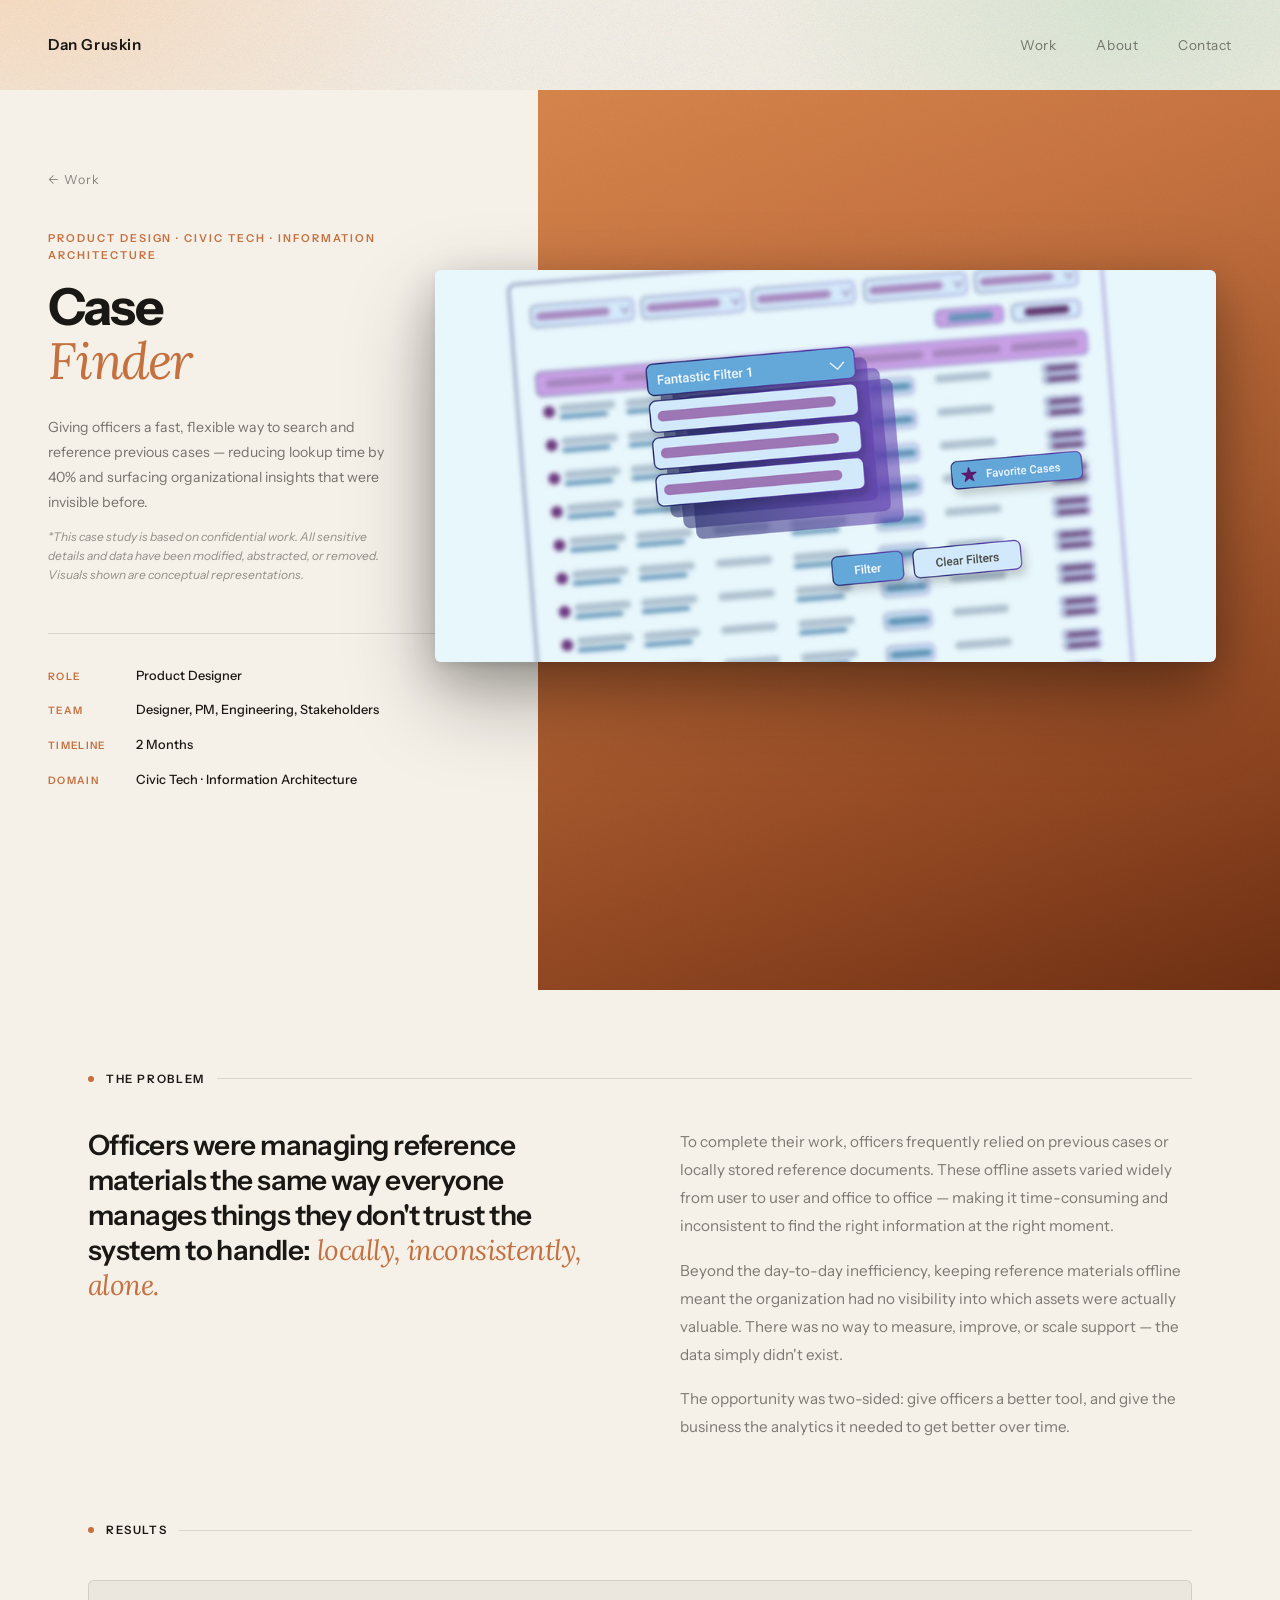
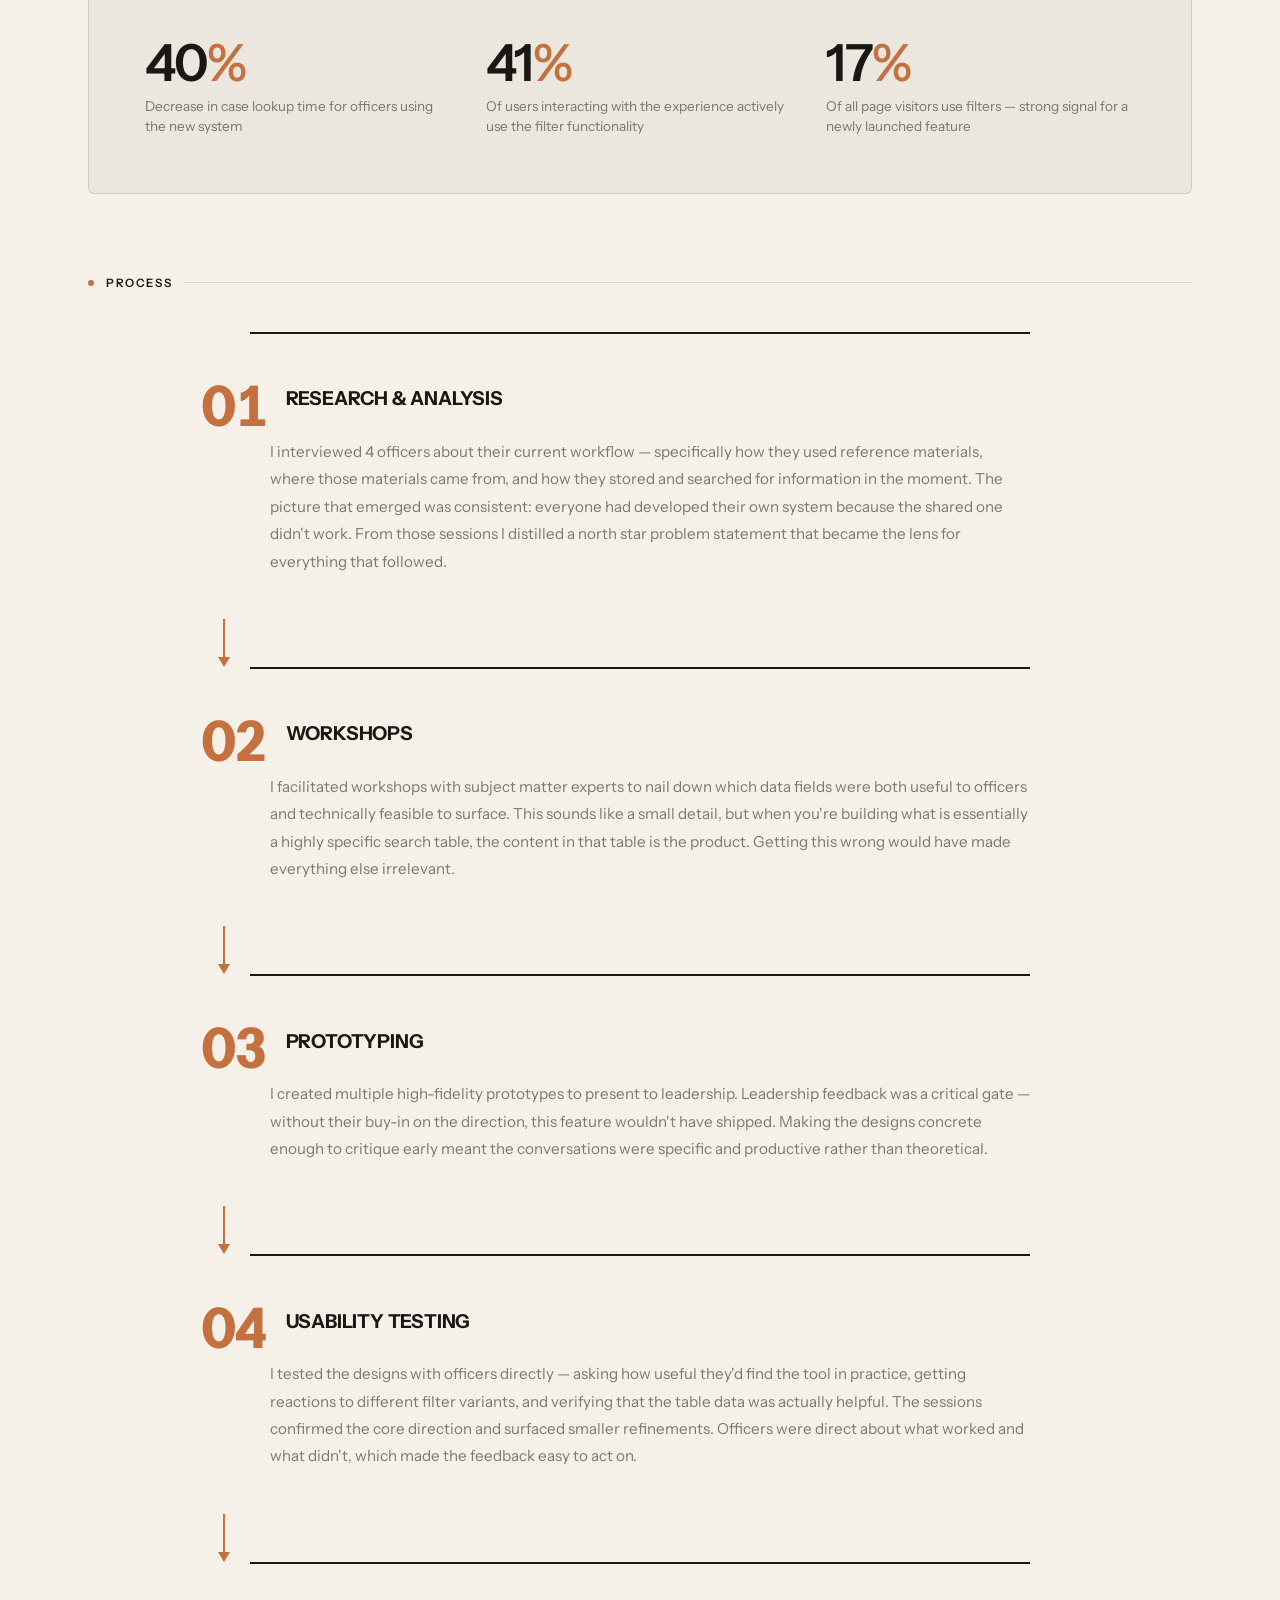
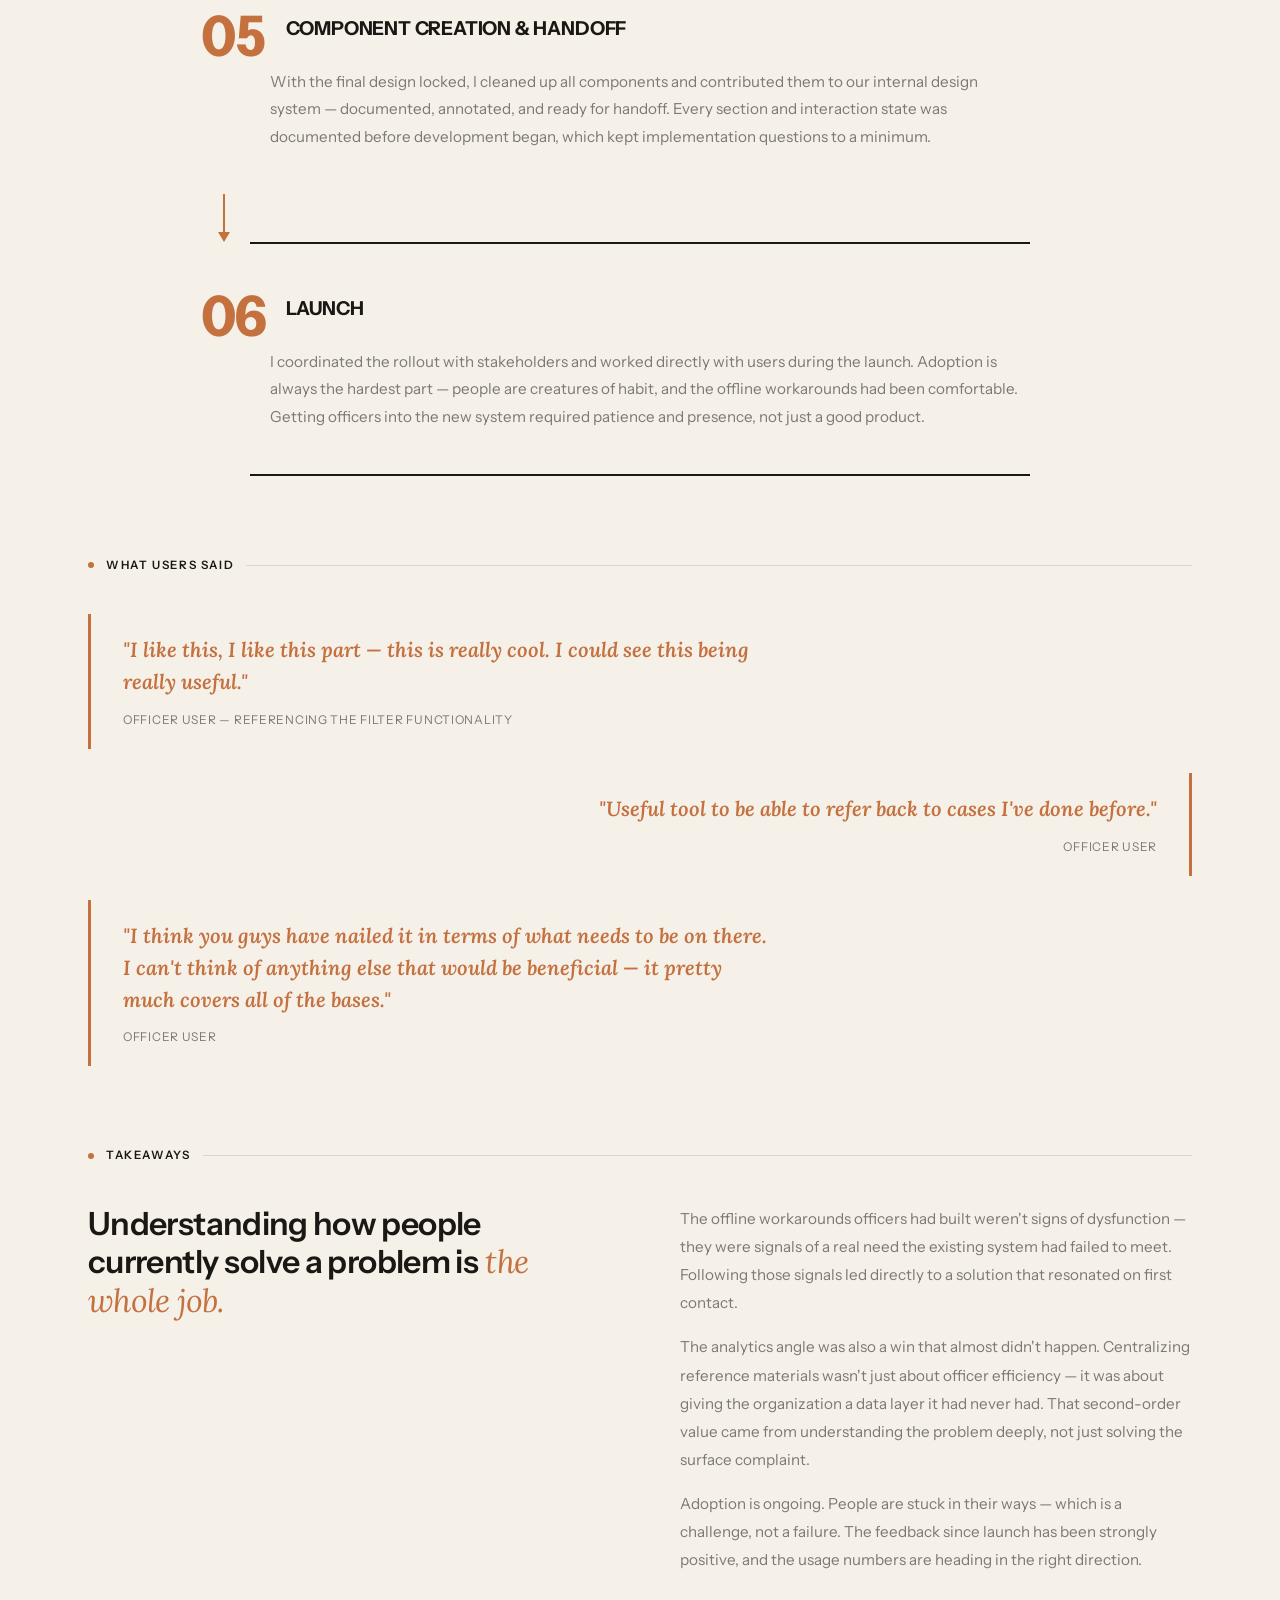
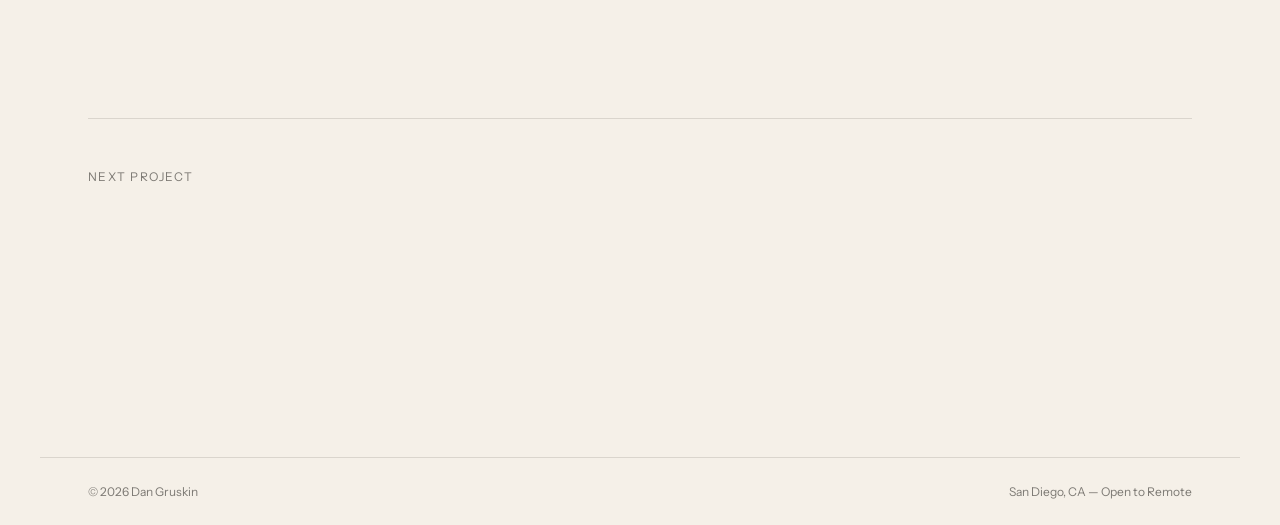
==== commit ac1ffee6: "Refactor split-hero to shared CSS and apply to all case study pages - Move split-hero styles from su" ====
--- a/case-finder.html
+++ b/case-finder.html
@@ -8,60 +8,52 @@
   <link rel="preconnect" href="https://fonts.gstatic.com" crossorigin />
   <link href="https://fonts.googleapis.com/css2?family=Instrument+Sans:wght@400;500;600;700&family=Lora:ital,wght@0,400;0,600;1,400;1,600&display=swap" rel="stylesheet" />
   <link rel="stylesheet" href="case-study.css" />
-  <style>
-    .cs-confidential {
-      font-size: 0.8rem;
-      font-style: italic;
-      color: var(--muted);
-      margin-top: 1rem;
-      line-height: 1.6;
-    }
-  </style>
 </head>
 <body>
 
   <div class="scroll-progress" id="scroll-progress"></div>
   <div class="bg-gradient"></div>
 
-  <!-- HERO -->
-  <section class="cs-hero">
-    <div class="cs-hero-accent-line"></div>
-    <a href="index.html#work" class="cs-back">← Work</a>
-    <div class="cs-hero-tag">
-      <span>Product Design</span>
-      <span class="cs-hero-tag-sep">·</span>
-      <span>Civic Tech</span>
-      <span class="cs-hero-tag-sep">·</span>
-      <span>Information Architecture</span>
-    </div>
-    <h1 class="cs-title">Case<br><em>Finder</em></h1>
-    <p class="cs-summary">Giving officers a fast, flexible way to search and reference previous cases — reducing lookup time by 40% and surfacing organizational insights that were invisible before.</p>
-    <p class="cs-confidential">*This case study is based on confidential work. All sensitive details and data have been modified, abstracted, or removed. Visuals shown are conceptual representations.</p>
-    <div class="cs-meta-bar">
-      <div class="cs-meta-item">
-        <span class="cs-meta-label">Role</span>
-        <span class="cs-meta-value">Product Designer</span>
-      </div>
-      <div class="cs-meta-item">
-        <span class="cs-meta-label">Team</span>
-        <span class="cs-meta-value">Designer, PM, Engineering, Stakeholders</span>
-      </div>
-      <div class="cs-meta-item">
-        <span class="cs-meta-label">Timeline</span>
-        <span class="cs-meta-value">2 Months</span>
-      </div>
-      <div class="cs-meta-item">
-        <span class="cs-meta-label">Domain</span>
-        <span class="cs-meta-value">Civic Tech · Information Architecture</span>
-      </div>
-    </div>
-  </section>
-
-  <!-- HERO IMAGE -->
-  <div class="cs-image-wrap">
-    <div class="cs-image">
+  <!-- SPLIT HERO -->
+  <div class="split-hero">
+
+    <!-- Left text panel -->
+    <div class="split-hero-left">
+      <div class="sh-top">
+        <a href="index.html#work" class="sh-back">← Work</a>
+        <div class="sh-eyebrow">Product Design · Civic Tech · Information Architecture</div>
+        <h1 class="sh-title">Case<em>Finder</em></h1>
+        <p class="sh-summary">Giving officers a fast, flexible way to search and reference previous cases — reducing lookup time by 40% and surfacing organizational insights that were invisible before.</p>
+        <p class="sh-confidential">*This case study is based on confidential work. All sensitive details and data have been modified, abstracted, or removed. Visuals shown are conceptual representations.</p>
+      </div>
+      <div class="sh-meta">
+        <div class="sh-meta-row">
+          <span class="sh-meta-label">Role</span>
+          <span class="sh-meta-value">Product Designer</span>
+        </div>
+        <div class="sh-meta-row">
+          <span class="sh-meta-label">Team</span>
+          <span class="sh-meta-value">Designer, PM, Engineering, Stakeholders</span>
+        </div>
+        <div class="sh-meta-row">
+          <span class="sh-meta-label">Timeline</span>
+          <span class="sh-meta-value">2 Months</span>
+        </div>
+        <div class="sh-meta-row">
+          <span class="sh-meta-label">Domain</span>
+          <span class="sh-meta-value">Civic Tech · Information Architecture</span>
+        </div>
+      </div>
+    </div>
+
+    <!-- Right bold color panel -->
+    <div class="split-hero-right"></div>
+
+    <!-- Floating product screenshot — breaks the grid -->
+    <div class="split-hero-img">
       <img src="img/thumbnails/case-finder.avif" alt="Case Finder interface" />
     </div>
+
   </div>
 
   <!-- PROBLEM -->
--- a/case-study.css
+++ b/case-study.css
@@ -53,7 +53,7 @@
     #f5f0e8;
 }
 
-nav, section, footer, .cs-next, .cs-hero, .cs-image-wrap {
+nav, section, footer, .cs-next, .cs-hero, .cs-image-wrap, .split-hero {
   position: relative;
   z-index: 2;
 }
@@ -357,32 +357,27 @@
   align-items: flex-start;
   gap: 1.25rem;
   margin-left: -3rem;   /* break out of section padding */
-  margin-bottom: 1.25rem;
+  margin-bottom: 0.25rem;
 }
 
 /* Colored square badge */
 .cs-phase-num-block {
-  width: 2.75rem;
-  height: 2.75rem;
-  min-width: 2.75rem;
-  display: flex;
-  align-items: center;
-  justify-content: center;
-  font-size: 0.7rem;
+  font-size: 3.5rem;
   font-weight: 700;
-  letter-spacing: 0.06em;
-  color: #fff;
-  background: var(--accent);
+  letter-spacing: -0.04em;
+  line-height: 1;
+  color: var(--accent);
+  background: none;
   flex-shrink: 0;
+  min-width: 3rem;
   font-feature-settings: 'tnum';
   transition: transform 0.25s ease;
 }
 .cs-process-phase:hover .cs-phase-num-block {
-  transform: scale(1.08);
-}
-/* Alternate badge color every other phase */
+  transform: scale(1.04);
+}
 .cs-process-phase:nth-child(even) .cs-phase-num-block {
-  background: var(--accent2);
+  color: var(--accent);
 }
 
 /* Large bold uppercase phase title */
@@ -403,7 +398,7 @@
   font-size: 0.95rem;
   line-height: 1.8;
   color: var(--muted);
-  padding-left: 1rem;  /* 2.75rem block + 1.25rem gap - 3rem margin = 1rem */
+  padding-left: 1.25rem;  /* num min-width 3rem + gap 1.25rem - header margin 3rem */
 }
 .cs-phase-body strong {
   color: var(--fg);
@@ -505,15 +500,24 @@
   gap: 1.5rem;
 }
 .cs-quote {
-  border-left: 2px solid var(--accent);
+  border-left: 3px solid var(--accent);
   padding: 1.25rem 0 1.25rem 2rem;
+  max-width: 680px;
+}
+.cs-quote:nth-child(even) {
+  align-self: flex-end;
+  border-left: none;
+  border-right: 3px solid var(--accent);
+  padding: 1.25rem 2rem 1.25rem 0;
+  text-align: right;
 }
 .cs-quote-text {
   font-family: 'Lora', serif;
   font-style: italic;
-  font-size: clamp(1rem, 1.5vw, 1.2rem);
-  line-height: 1.6;
-  color: var(--fg);
+  font-size: clamp(1.1rem, 1.6vw, 1.35rem);
+  font-weight: 600;
+  line-height: 1.55;
+  color: var(--accent);
   margin-bottom: 0.75rem;
 }
 .cs-quote-attr {
@@ -625,3 +629,244 @@
   .cs-next { padding: 3rem 1.5rem 6rem; }
   footer { padding: 1.5rem; flex-direction: column; gap: 0.5rem; text-align: center; }
 }
+
+/* ============================================================
+   SPLIT HERO
+   Used on all case study pages for the full-viewport hero.
+   ============================================================ */
+.split-hero {
+  display: grid;
+  grid-template-columns: 42% 58%;
+  min-height: 100vh;
+  overflow: hidden;
+  z-index: 2;
+}
+
+.split-hero-left {
+  background: #f5f0e8;
+  padding: 5rem 3.5rem 4.5rem 3rem;
+  display: flex;
+  flex-direction: column;
+  justify-content: flex-start;
+  position: relative;
+  z-index: 3;
+}
+
+.split-hero-right {
+  background:
+    linear-gradient(
+      160deg,
+      #d4824a 0%,
+      #c4703f 25%,
+      #a85a2e 55%,
+      #8c4420 78%,
+      #6b2e12 100%
+    );
+  position: relative;
+  z-index: 2;
+}
+
+.split-hero-right::before {
+  content: '';
+  position: absolute;
+  inset: 0;
+  background-image: url("data:image/svg+xml,%3Csvg viewBox='0 0 256 256' xmlns='http://www.w3.org/2000/svg'%3E%3Cfilter id='noise'%3E%3CfeTurbulence type='fractalNoise' baseFrequency='0.9' numOctaves='4' stitchTiles='stitch'/%3E%3C/filter%3E%3Crect width='100%25' height='100%25' filter='url(%23noise)' opacity='1'/%3E%3C/svg%3E");
+  background-size: 180px 180px;
+  opacity: 0.07;
+  mix-blend-mode: overlay;
+  pointer-events: none;
+}
+
+/* Floating screenshot — breaks the grid */
+.split-hero-img {
+  position: absolute;
+  left: 34%;
+  right: 4rem;
+  top: 20%;
+  z-index: 20;
+  border-radius: 6px;
+  overflow: hidden;
+  box-shadow:
+    0 4px 8px rgba(0,0,0,0.08),
+    0 16px 48px rgba(0,0,0,0.22),
+    0 36px 90px rgba(0,0,0,0.28);
+  opacity: 0;
+  animation: fadeUp 0.8s ease 0.5s forwards;
+}
+.split-hero-img img {
+  width: 100%;
+  height: auto;
+  display: block;
+}
+
+/* Left panel text */
+.sh-top {
+  display: flex;
+  flex-direction: column;
+}
+
+.sh-back {
+  font-size: 0.78rem;
+  letter-spacing: 0.08em;
+  color: rgba(26,24,20,0.5);
+  text-decoration: none;
+  margin-bottom: 2.5rem;
+  display: inline-flex;
+  align-items: center;
+  gap: 0.5rem;
+  transition: color 0.2s;
+  opacity: 0;
+  animation: fadeUp 0.5s ease 0.1s forwards;
+}
+.sh-back:hover { color: #1a1814; }
+
+.sh-eyebrow {
+  font-size: 0.68rem;
+  font-weight: 600;
+  letter-spacing: 0.18em;
+  text-transform: uppercase;
+  color: #c4703f;
+  margin-bottom: 1rem;
+  opacity: 0;
+  animation: fadeUp 0.5s ease 0.18s forwards;
+}
+
+.sh-title {
+  font-family: 'Instrument Sans', sans-serif;
+  font-size: clamp(2.4rem, 4vw, 3.75rem);
+  font-weight: 700;
+  line-height: 1.04;
+  letter-spacing: -0.03em;
+  color: #1a1814;
+  margin-bottom: 1.75rem;
+  opacity: 0;
+  animation: fadeUp 0.6s ease 0.28s forwards;
+}
+.sh-title em {
+  font-family: 'Lora', serif;
+  font-style: italic;
+  font-weight: 400;
+  color: #c4703f;
+  display: block;
+}
+
+.sh-summary {
+  font-size: 0.88rem;
+  line-height: 1.78;
+  color: rgba(26,24,20,0.58);
+  max-width: 340px;
+  opacity: 0;
+  animation: fadeUp 0.6s ease 0.36s forwards;
+}
+
+.sh-confidential {
+  font-size: 0.75rem;
+  font-style: italic;
+  color: rgba(26,24,20,0.45);
+  margin-top: 0.75rem;
+  max-width: 340px;
+  line-height: 1.6;
+  opacity: 0;
+  animation: fadeUp 0.6s ease 0.4s forwards;
+}
+
+/* Bottom meta strip */
+.sh-meta {
+  display: flex;
+  flex-direction: column;
+  gap: 0.9rem;
+  margin-top: 3rem;
+  padding-top: 2rem;
+  border-top: 1px solid rgba(26,24,20,0.12);
+  opacity: 0;
+  animation: fadeUp 0.6s ease 0.46s forwards;
+}
+
+.sh-meta-row {
+  display: flex;
+  align-items: baseline;
+  gap: 1rem;
+}
+
+.sh-meta-label {
+  font-size: 0.64rem;
+  font-weight: 600;
+  letter-spacing: 0.13em;
+  text-transform: uppercase;
+  color: #c4703f;
+  min-width: 72px;
+  flex-shrink: 0;
+}
+
+.sh-meta-value {
+  font-size: 0.8rem;
+  font-weight: 500;
+  color: #1a1814;
+}
+
+.cs-nda-note {
+  margin-top: 1.5rem;
+  margin-left: 1.25rem;
+  display: inline-flex;
+  align-items: center;
+  gap: 0.6rem;
+  font-size: 0.78rem;
+  color: rgba(26,24,20,0.5);
+  background: rgba(26,24,20,0.04);
+  border: 1px solid rgba(26,24,20,0.1);
+  border-radius: 4px;
+  padding: 0.6rem 1rem;
+}
+.cs-nda-icon {
+  font-size: 0.9rem;
+  opacity: 0.4;
+}
+
+.cs-testing-quotes {
+  margin-top: 1.25rem;
+  margin-left: 1.25rem;
+  display: flex;
+  flex-direction: column;
+  gap: 0.75rem;
+}
+.cs-testing-quote {
+  font-size: 0.875rem;
+  font-style: italic;
+  color: rgba(26,24,20,0.65);
+  padding: 0.75rem 1rem 0.75rem 1.25rem;
+  border-left: 2px solid #c4703f;
+  line-height: 1.6;
+}
+
+.cs-phase-img {
+  margin-top: 1.75rem;
+  margin-left: 1.25rem;
+  border-radius: 4px;
+  overflow: hidden;
+  border: 1px solid rgba(26,24,20,0.1);
+}
+.cs-phase-img img {
+  width: 100%;
+  height: auto;
+  display: block;
+}
+
+@media (max-width: 900px) {
+  .split-hero {
+    grid-template-columns: 1fr;
+    min-height: auto;
+  }
+  .split-hero-right { display: none; }
+  .split-hero-img {
+    position: static;
+    transform: none;
+    margin: 0;
+    border-radius: 0;
+    box-shadow: none;
+    opacity: 1;
+    animation: none;
+  }
+  .split-hero-left {
+    padding: 3.5rem 1.5rem;
+  }
+}
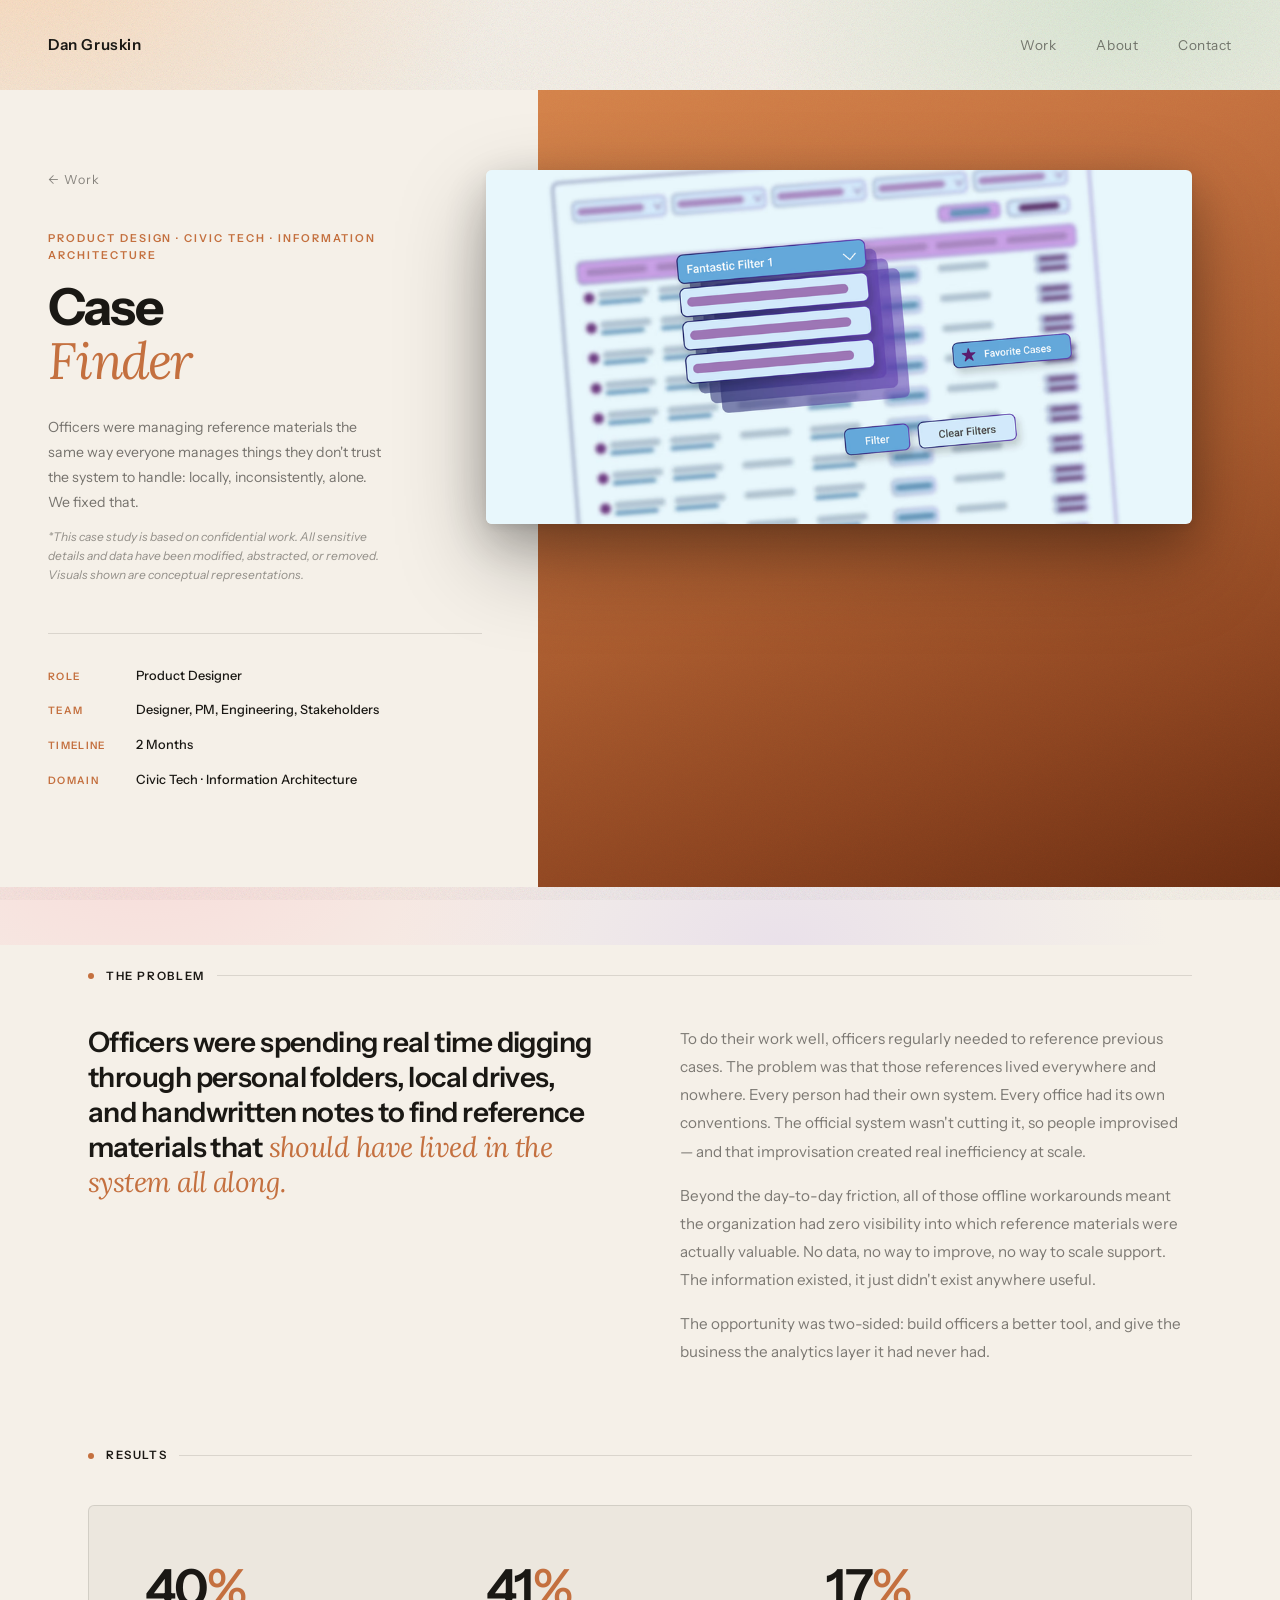
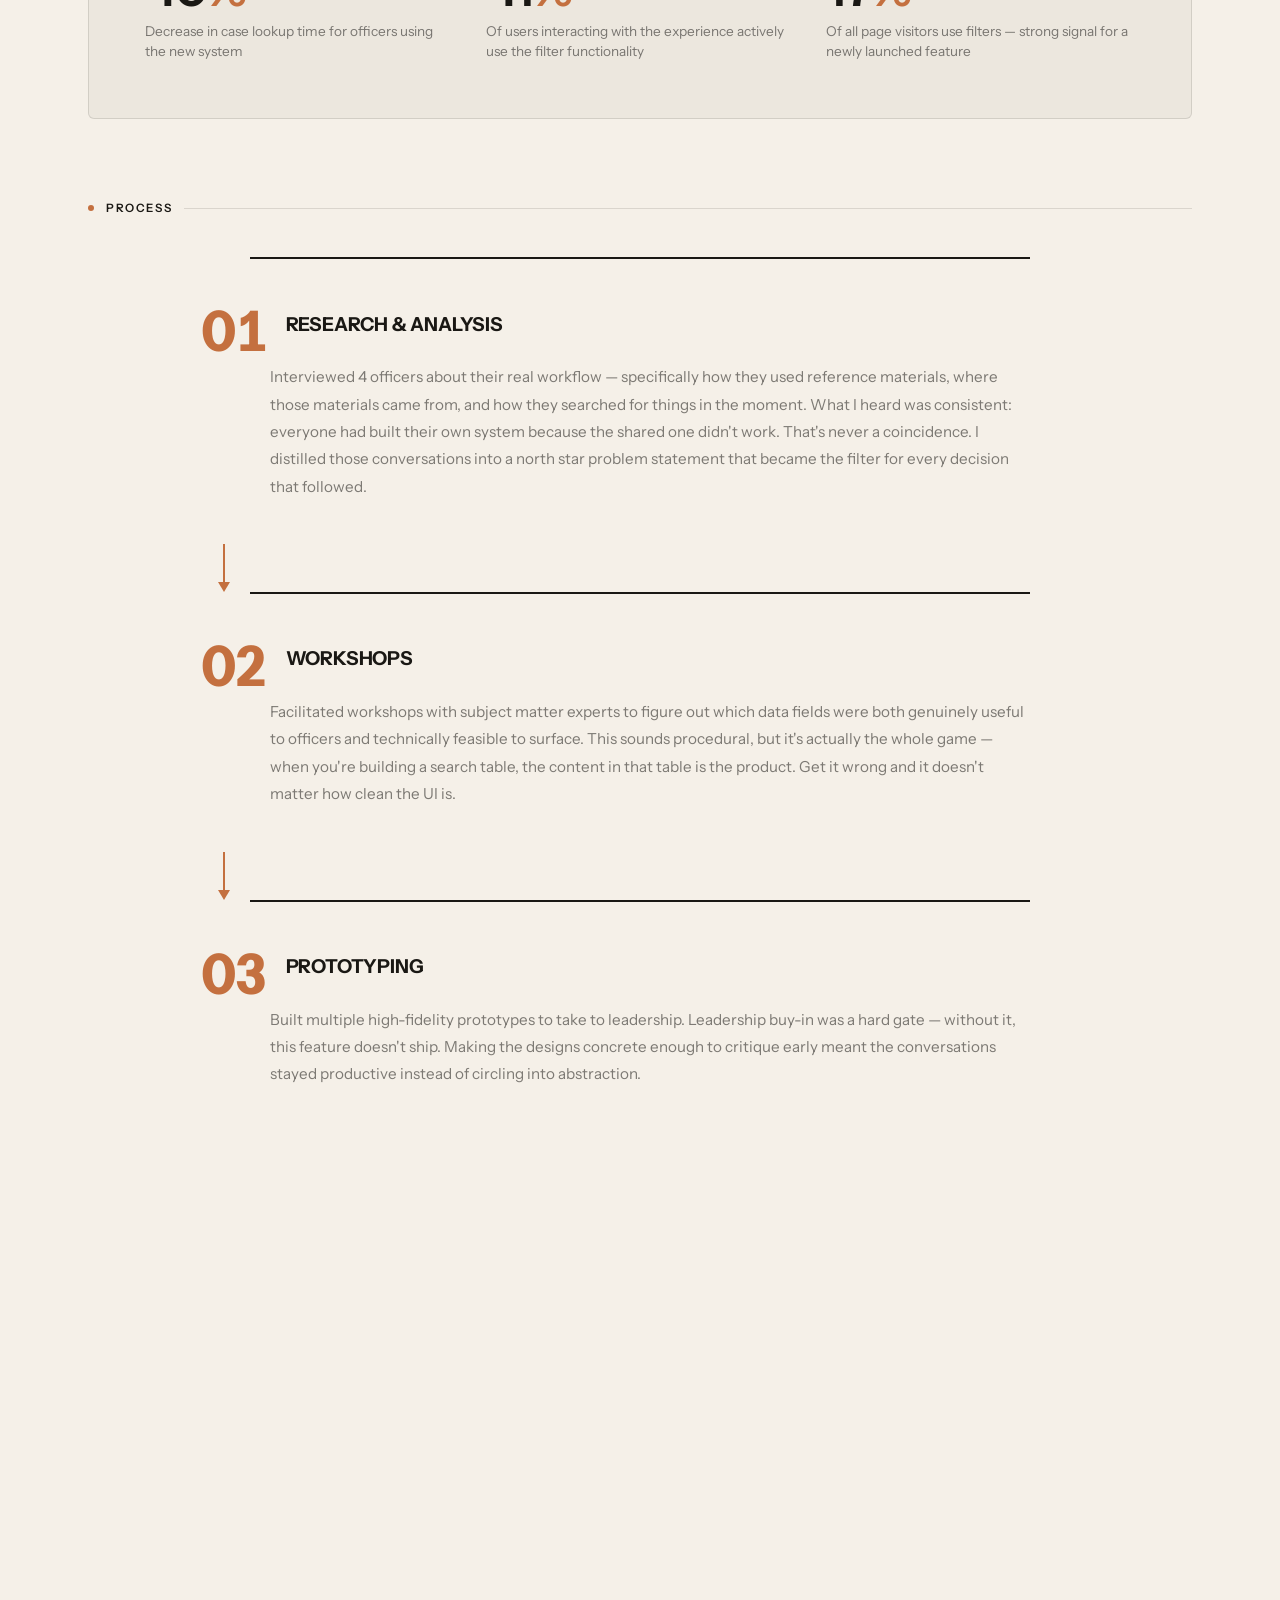
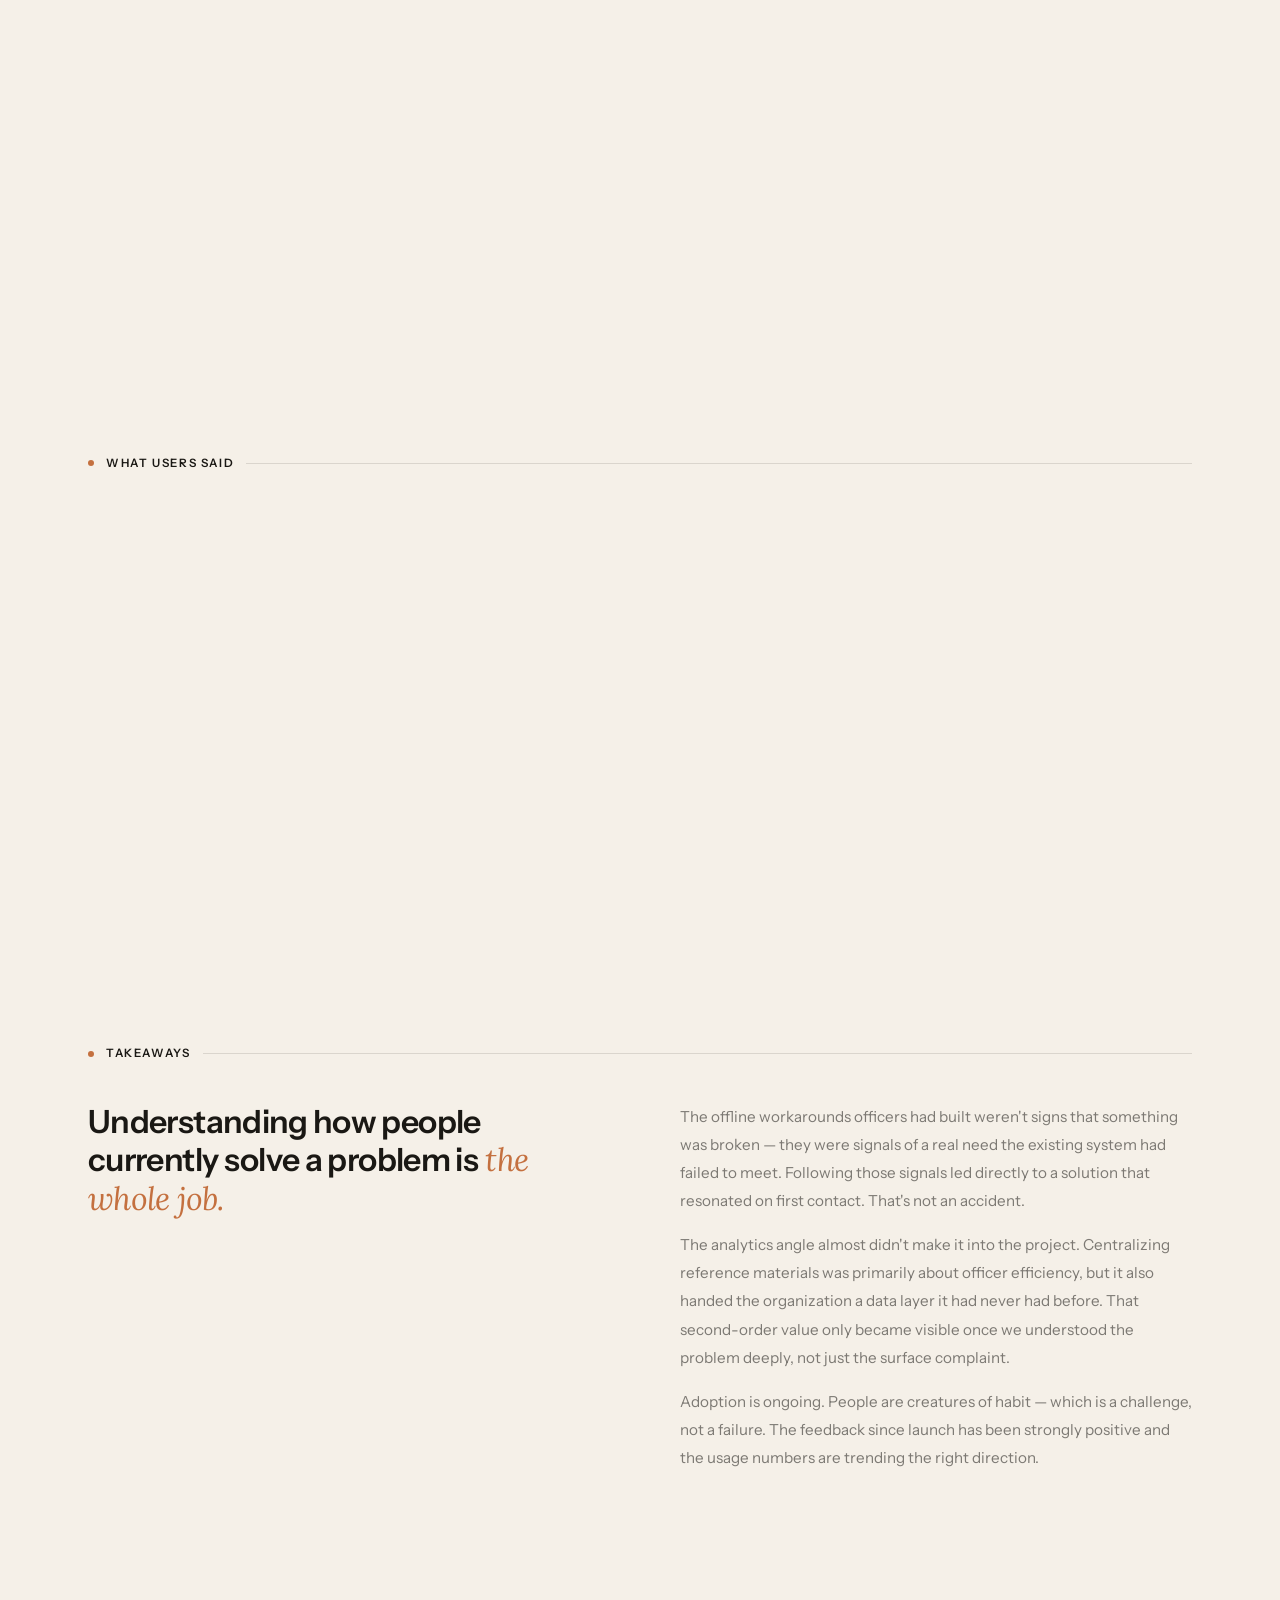
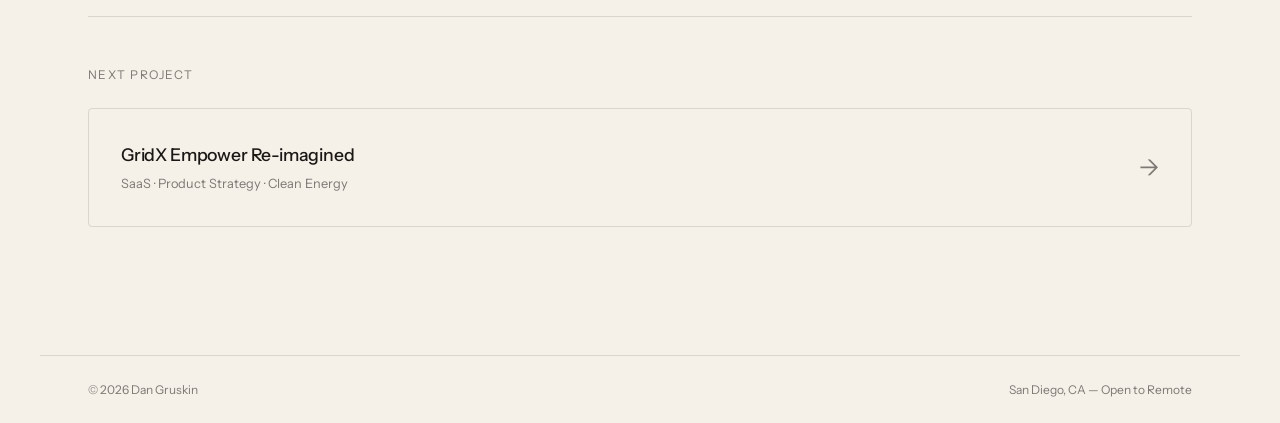
==== commit cf4ade84: "Rewrite site copy and refine hero image layout - Apply rewritten content across all 6 case studies a" ====
--- a/case-finder.html
+++ b/case-finder.html
@@ -23,7 +23,7 @@
         <a href="index.html#work" class="sh-back">← Work</a>
         <div class="sh-eyebrow">Product Design · Civic Tech · Information Architecture</div>
         <h1 class="sh-title">Case<em>Finder</em></h1>
-        <p class="sh-summary">Giving officers a fast, flexible way to search and reference previous cases — reducing lookup time by 40% and surfacing organizational insights that were invisible before.</p>
+        <p class="sh-summary">Officers were managing reference materials the same way everyone manages things they don't trust the system to handle: locally, inconsistently, alone. We fixed that.</p>
         <p class="sh-confidential">*This case study is based on confidential work. All sensitive details and data have been modified, abstracted, or removed. Visuals shown are conceptual representations.</p>
       </div>
       <div class="sh-meta">
@@ -61,12 +61,12 @@
     <div class="cs-section-label">The Problem</div>
     <div class="cs-problem">
       <div class="cs-problem-statement">
-        Officers were managing reference materials the same way everyone manages things they don't trust the system to handle:<em> locally, inconsistently, alone.</em>
+        Officers were spending real time digging through personal folders, local drives, and handwritten notes to find reference materials that<em> should have lived in the system all along.</em>
       </div>
       <div class="cs-problem-body">
-        <p>To complete their work, officers frequently relied on previous cases or locally stored reference documents. These offline assets varied widely from user to user and office to office — making it time-consuming and inconsistent to find the right information at the right moment.</p>
-        <p>Beyond the day-to-day inefficiency, keeping reference materials offline meant the organization had no visibility into which assets were actually valuable. There was no way to measure, improve, or scale support — the data simply didn't exist.</p>
-        <p>The opportunity was two-sided: give officers a better tool, and give the business the analytics it needed to get better over time.</p>
+        <p>To do their work well, officers regularly needed to reference previous cases. The problem was that those references lived everywhere and nowhere. Every person had their own system. Every office had its own conventions. The official system wasn't cutting it, so people improvised — and that improvisation created real inefficiency at scale.</p>
+        <p>Beyond the day-to-day friction, all of those offline workarounds meant the organization had zero visibility into which reference materials were actually valuable. No data, no way to improve, no way to scale support. The information existed, it just didn't exist anywhere useful.</p>
+        <p>The opportunity was two-sided: build officers a better tool, and give the business the analytics layer it had never had.</p>
       </div>
     </div>
   </section>
@@ -101,7 +101,7 @@
           <div class="cs-phase-label">Research &amp; Analysis</div>
         </div>
         <div class="cs-phase-body">
-          I interviewed 4 officers about their current workflow — specifically how they used reference materials, where those materials came from, and how they stored and searched for information in the moment. The picture that emerged was consistent: everyone had developed their own system because the shared one didn't work. From those sessions I distilled a north star problem statement that became the lens for everything that followed.
+          Interviewed 4 officers about their real workflow — specifically how they used reference materials, where those materials came from, and how they searched for things in the moment. What I heard was consistent: everyone had built their own system because the shared one didn't work. That's never a coincidence. I distilled those conversations into a north star problem statement that became the filter for every decision that followed.
         </div>
       </div>
 
@@ -113,7 +113,7 @@
           <div class="cs-phase-label">Workshops</div>
         </div>
         <div class="cs-phase-body">
-          I facilitated workshops with subject matter experts to nail down which data fields were both useful to officers and technically feasible to surface. This sounds like a small detail, but when you're building what is essentially a highly specific search table, the content in that table is the product. Getting this wrong would have made everything else irrelevant.
+          Facilitated workshops with subject matter experts to figure out which data fields were both genuinely useful to officers and technically feasible to surface. This sounds procedural, but it's actually the whole game — when you're building a search table, the content in that table is the product. Get it wrong and it doesn't matter how clean the UI is.
         </div>
       </div>
 
@@ -125,7 +125,7 @@
           <div class="cs-phase-label">Prototyping</div>
         </div>
         <div class="cs-phase-body">
-          I created multiple high-fidelity prototypes to present to leadership. Leadership feedback was a critical gate — without their buy-in on the direction, this feature wouldn't have shipped. Making the designs concrete enough to critique early meant the conversations were specific and productive rather than theoretical.
+          Built multiple high-fidelity prototypes to take to leadership. Leadership buy-in was a hard gate — without it, this feature doesn't ship. Making the designs concrete enough to critique early meant the conversations stayed productive instead of circling into abstraction.
         </div>
       </div>
 
@@ -137,7 +137,7 @@
           <div class="cs-phase-label">Usability Testing</div>
         </div>
         <div class="cs-phase-body">
-          I tested the designs with officers directly — asking how useful they'd find the tool in practice, getting reactions to different filter variants, and verifying that the table data was actually helpful. The sessions confirmed the core direction and surfaced smaller refinements. Officers were direct about what worked and what didn't, which made the feedback easy to act on.
+          Tested the designs directly with officers. Asked how useful they'd find the tool in practice, got reactions to different filter configurations, and confirmed that the table data was actually helpful. Officers were direct about what worked and what didn't. That directness made the feedback easy to act on and easy to prioritize.
         </div>
       </div>
 
@@ -149,7 +149,7 @@
           <div class="cs-phase-label">Component Creation &amp; Handoff</div>
         </div>
         <div class="cs-phase-body">
-          With the final design locked, I cleaned up all components and contributed them to our internal design system — documented, annotated, and ready for handoff. Every section and interaction state was documented before development began, which kept implementation questions to a minimum.
+          Cleaned up all components and contributed them to the internal design system — documented, annotated, and ready for handoff. Every interaction state was documented before development kicked off. Fewer "quick questions" in Slack, faster build, cleaner implementation.
         </div>
       </div>
 
@@ -161,7 +161,7 @@
           <div class="cs-phase-label">Launch</div>
         </div>
         <div class="cs-phase-body">
-          I coordinated the rollout with stakeholders and worked directly with users during the launch. Adoption is always the hardest part — people are creatures of habit, and the offline workarounds had been comfortable. Getting officers into the new system required patience and presence, not just a good product.
+          Coordinated the rollout with stakeholders and stayed close to users during the launch period. The offline workarounds had been comfortable — habits are hard to break even when the new thing is better. Getting officers into the new system required patience and presence, not just a good product.
         </div>
       </div>
 
@@ -195,9 +195,9 @@
         Understanding how people currently solve a problem is<em> the whole job.</em>
       </div>
       <div class="cs-conclusion-body">
-        <p>The offline workarounds officers had built weren't signs of dysfunction — they were signals of a real need the existing system had failed to meet. Following those signals led directly to a solution that resonated on first contact.</p>
-        <p>The analytics angle was also a win that almost didn't happen. Centralizing reference materials wasn't just about officer efficiency — it was about giving the organization a data layer it had never had. That second-order value came from understanding the problem deeply, not just solving the surface complaint.</p>
-        <p>Adoption is ongoing. People are stuck in their ways — which is a challenge, not a failure. The feedback since launch has been strongly positive, and the usage numbers are heading in the right direction.</p>
+        <p>The offline workarounds officers had built weren't signs that something was broken — they were signals of a real need the existing system had failed to meet. Following those signals led directly to a solution that resonated on first contact. That's not an accident.</p>
+        <p>The analytics angle almost didn't make it into the project. Centralizing reference materials was primarily about officer efficiency, but it also handed the organization a data layer it had never had before. That second-order value only became visible once we understood the problem deeply, not just the surface complaint.</p>
+        <p>Adoption is ongoing. People are creatures of habit — which is a challenge, not a failure. The feedback since launch has been strongly positive and the usage numbers are trending the right direction.</p>
       </div>
     </div>
   </section>
--- a/case-study.css
+++ b/case-study.css
@@ -637,14 +637,13 @@
 .split-hero {
   display: grid;
   grid-template-columns: 42% 58%;
-  min-height: 100vh;
   overflow: hidden;
   z-index: 2;
 }
 
 .split-hero-left {
   background: #f5f0e8;
-  padding: 5rem 3.5rem 4.5rem 3rem;
+  padding: 5rem 3.5rem 6rem 3rem;
   display: flex;
   flex-direction: column;
   justify-content: flex-start;
@@ -680,9 +679,9 @@
 /* Floating screenshot — breaks the grid */
 .split-hero-img {
   position: absolute;
-  left: 34%;
-  right: 4rem;
-  top: 20%;
+  left: 38%;
+  right: 5.5rem;
+  top: 5rem;
   z-index: 20;
   border-radius: 6px;
   overflow: hidden;
